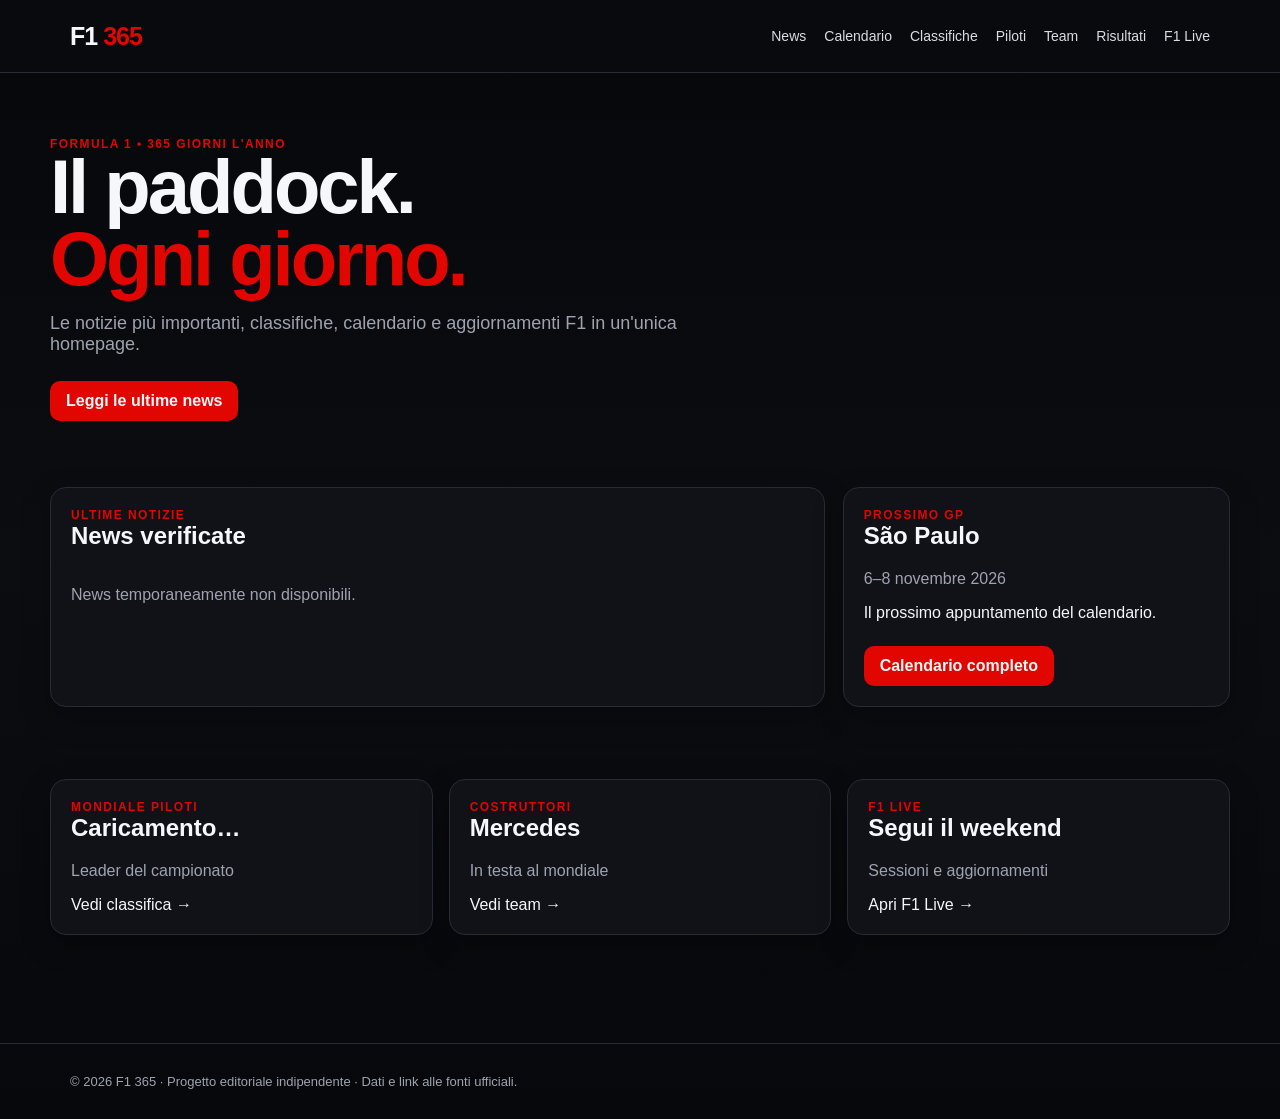
==== index.html @ 2d253e33 "Add files via upload" ====
<!doctype html><html lang="it"><head><meta charset="utf-8"><meta name="viewport" content="width=device-width,initial-scale=1"><title>F1 365 — Formula 1 ogni giorno</title><meta name="description" content="F1 365: notizie, calendario, classifiche e aggiornamenti sulla Formula 1."><link rel="canonical" href="/"><link rel="stylesheet" href="/style.css"></head><body>
<header class="top"><div class="container nav"><a class="brand" href="/">F1 <span>365</span></a><nav class="links"><a href="/news.html">News</a><a href="/calendar.html">Calendario</a><a href="/standings.html">Classifiche</a><a href="/drivers.html">Piloti</a><a href="/teams.html">Team</a><a href="/results.html">Risultati</a><a href="/live.html">F1 Live</a></nav></div></header>
<main><section class="hero container"><div class="eyebrow">FORMULA 1 • 365 GIORNI L'ANNO</div><h1>Il paddock.<br><span>Ogni giorno.</span></h1><p>Le notizie più importanti, classifiche, calendario e aggiornamenti F1 in un'unica homepage.</p><a class="btn" href="/news.html">Leggi le ultime news</a></section>
<section class="section container"><div class="grid2"><div class="card"><div class="eyebrow">ULTIME NOTIZIE</div><h2>News verificate</h2><div id="news" class="news"><div class="loading">Caricamento…</div></div></div><div class="card"><div class="eyebrow">PROSSIMO GP</div><h2>São Paulo</h2><p class="muted">6–8 novembre 2026</p><p>Il prossimo appuntamento del calendario.</p><a class="btn" href="/calendar.html">Calendario completo</a></div></div></section>
<section class="section container"><div class="grid"><div class="card"><div class="eyebrow">MONDIALE PILOTI</div><h2 id="leader">Caricamento…</h2><p class="muted">Leader del campionato</p><a href="/standings.html">Vedi classifica →</a></div><div class="card"><div class="eyebrow">COSTRUTTORI</div><h2>Mercedes</h2><p class="muted">In testa al mondiale</p><a href="/teams.html">Vedi team →</a></div><div class="card"><div class="eyebrow">F1 LIVE</div><h2>Segui il weekend</h2><p class="muted">Sessioni e aggiornamenti</p><a href="/live.html">Apri F1 Live →</a></div></div></section></main>
<footer class="footer"><div class="container">© 2026 F1 365 · Progetto editoriale indipendente · Dati e link alle fonti ufficiali.</div></footer>
<script>async function load(){try{const n=await fetch('/api/news').then(r=>r.json());document.querySelector('#news').innerHTML=n.items.slice(0,5).map(x=>`<article class="news-item"><span class="pill verified">VERIFICATA</span><h3>${x.title}</h3><p>${x.source} · <a href="${x.url}" target="_blank" rel="noopener">Fonte ufficiale →</a></p></article>`).join('');const d=await fetch('/api/data?type=standings').then(r=>r.json());document.querySelector('#leader').textContent=d.standings.drivers[0].name+" · "+d.standings.drivers[0].points+" pt";}catch(e){document.querySelector('#news').innerHTML='<p class="muted">News temporaneamente non disponibili.</p>';}}load();</script></body></html>
---- style.css ----
:root{--bg:#07080b;--panel:#111318;--panel2:#171922;--text:#f5f7fa;--muted:#9da4b0;--red:#e10600;--line:#272b35;--green:#32d583}
*{box-sizing:border-box}body{margin:0;background:linear-gradient(180deg,#06070a,#0c0d11 50%,#07080b);color:var(--text);font-family:Inter,Arial,sans-serif}a{color:inherit;text-decoration:none}.container{max-width:1180px;margin:auto;padding:0 20px}.top{border-bottom:1px solid var(--line);background:#090a0d;position:sticky;top:0;z-index:10}.nav{display:flex;align-items:center;justify-content:space-between;min-height:72px}.brand{font-weight:900;font-size:25px;letter-spacing:-1px}.brand span{color:var(--red)}.links{display:flex;gap:18px;flex-wrap:wrap;font-size:14px;color:#d9dce2}.links a:hover{color:#fff}.hero{padding:64px 0 42px}.hero h1{font-size:clamp(38px,7vw,76px);line-height:.95;margin:0 0 18px;letter-spacing:-3px}.hero h1 span{color:var(--red)}.hero p{max-width:680px;color:var(--muted);font-size:18px}.grid{display:grid;grid-template-columns:repeat(3,1fr);gap:16px}.grid2{display:grid;grid-template-columns:2fr 1fr;gap:18px}.card{background:rgba(17,19,24,.94);border:1px solid var(--line);border-radius:16px;padding:20px;box-shadow:0 10px 30px #0004}.card h2,.card h3{margin-top:0}.eyebrow{color:var(--red);font-size:12px;font-weight:800;text-transform:uppercase;letter-spacing:1.4px}.muted{color:var(--muted)}.pill{display:inline-block;padding:5px 9px;border-radius:999px;background:#20242d;color:#cfd4dc;font-size:11px}.verified{color:#07100a;background:#7ee2a8}.news{display:grid;gap:12px}.news-item{padding:16px;border:1px solid var(--line);border-radius:12px;background:#0d0f14}.news-item h3{margin:6px 0;font-size:17px}.news-item p{margin:5px 0;color:var(--muted);font-size:13px}.btn{display:inline-block;background:var(--red);padding:11px 16px;border-radius:10px;font-weight:800;margin-top:8px}.table{width:100%;border-collapse:collapse}.table th,.table td{padding:11px 8px;border-bottom:1px solid var(--line);text-align:left;font-size:14px}.table th{color:var(--muted);font-size:12px;text-transform:uppercase}.section{padding:24px 0 48px}.footer{margin-top:60px;border-top:1px solid var(--line);padding:30px 0;color:var(--muted);font-size:13px}.live{min-height:170px;display:flex;align-items:center;justify-content:center;text-align:center;border:1px dashed #3b414d;border-radius:14px;background:#0b0d12}.loading{color:var(--muted)}@media(max-width:820px){.grid,.grid2{grid-template-columns:1fr}.links{gap:10px;font-size:12px}.nav{align-items:flex-start;padding:14px 0}.hero{padding-top:42px}.hero h1{letter-spacing:-2px}.container{padding:0 14px}}
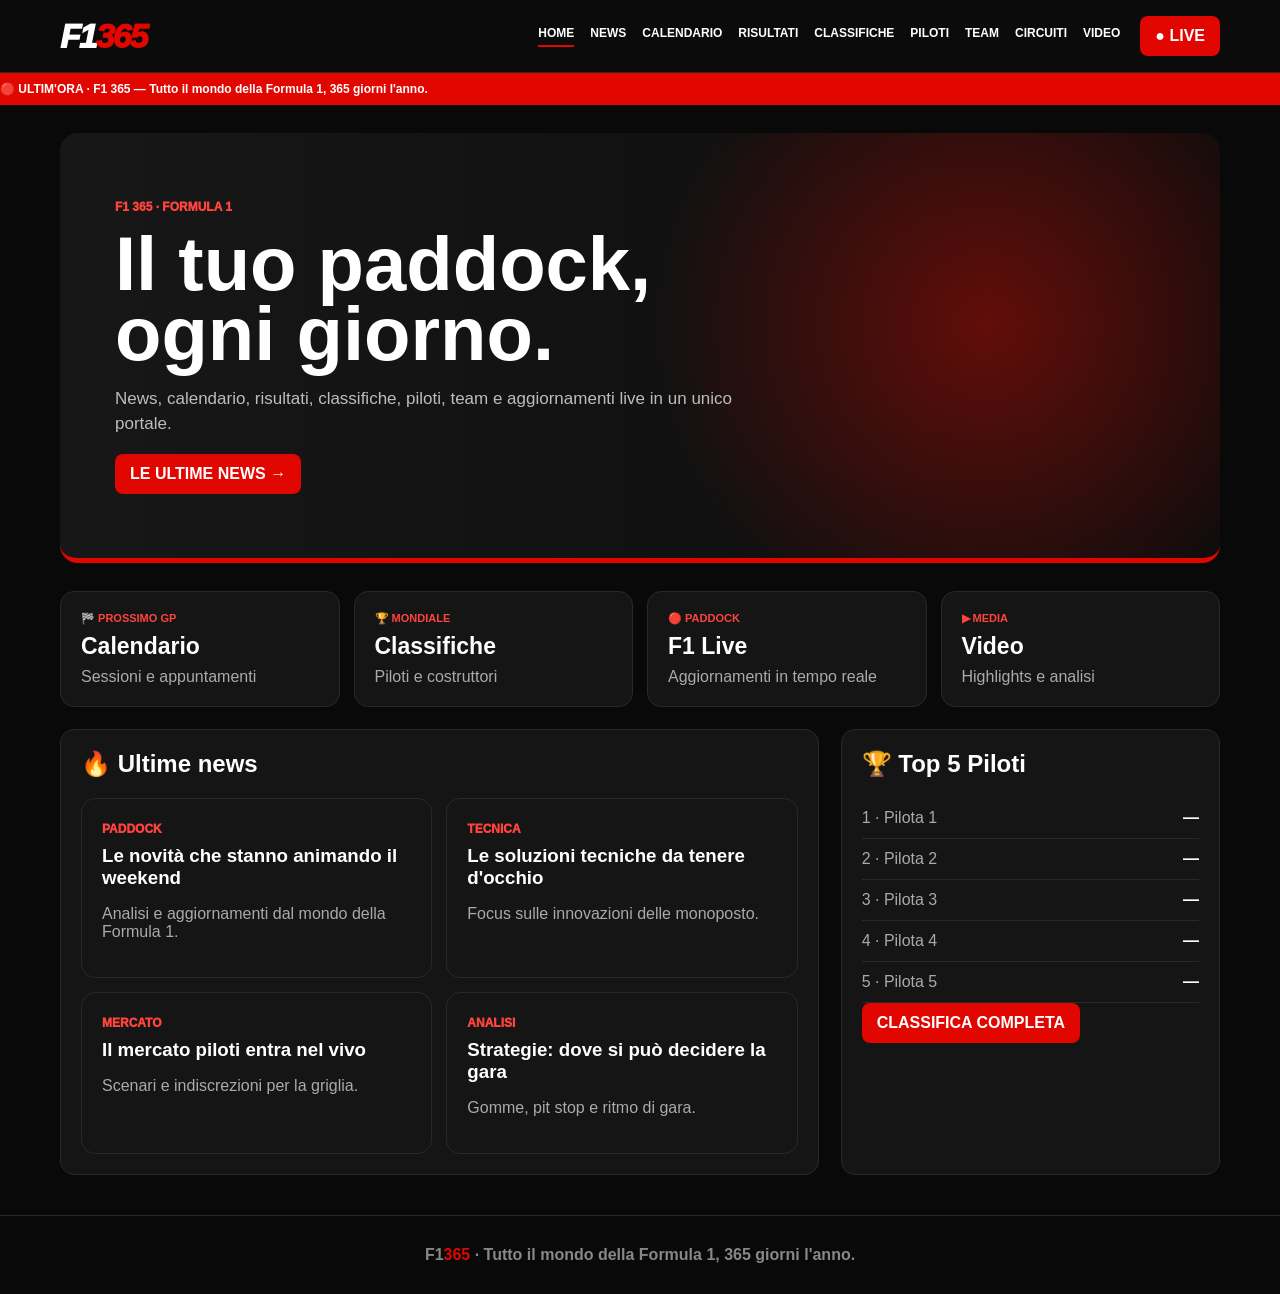
==== commit 7aac7531: "Add files via upload" ====
--- a/index.html
+++ b/index.html
@@ -1,7 +1,20 @@
-<!doctype html><html lang="it"><head><meta charset="utf-8"><meta name="viewport" content="width=device-width,initial-scale=1"><title>F1 365 — Formula 1 ogni giorno</title><meta name="description" content="F1 365: notizie, calendario, classifiche e aggiornamenti sulla Formula 1."><link rel="canonical" href="/"><link rel="stylesheet" href="/style.css"></head><body>
-<header class="top"><div class="container nav"><a class="brand" href="/">F1 <span>365</span></a><nav class="links"><a href="/news.html">News</a><a href="/calendar.html">Calendario</a><a href="/standings.html">Classifiche</a><a href="/drivers.html">Piloti</a><a href="/teams.html">Team</a><a href="/results.html">Risultati</a><a href="/live.html">F1 Live</a></nav></div></header>
-<main><section class="hero container"><div class="eyebrow">FORMULA 1 • 365 GIORNI L'ANNO</div><h1>Il paddock.<br><span>Ogni giorno.</span></h1><p>Le notizie più importanti, classifiche, calendario e aggiornamenti F1 in un'unica homepage.</p><a class="btn" href="/news.html">Leggi le ultime news</a></section>
-<section class="section container"><div class="grid2"><div class="card"><div class="eyebrow">ULTIME NOTIZIE</div><h2>News verificate</h2><div id="news" class="news"><div class="loading">Caricamento…</div></div></div><div class="card"><div class="eyebrow">PROSSIMO GP</div><h2>São Paulo</h2><p class="muted">6–8 novembre 2026</p><p>Il prossimo appuntamento del calendario.</p><a class="btn" href="/calendar.html">Calendario completo</a></div></div></section>
-<section class="section container"><div class="grid"><div class="card"><div class="eyebrow">MONDIALE PILOTI</div><h2 id="leader">Caricamento…</h2><p class="muted">Leader del campionato</p><a href="/standings.html">Vedi classifica →</a></div><div class="card"><div class="eyebrow">COSTRUTTORI</div><h2>Mercedes</h2><p class="muted">In testa al mondiale</p><a href="/teams.html">Vedi team →</a></div><div class="card"><div class="eyebrow">F1 LIVE</div><h2>Segui il weekend</h2><p class="muted">Sessioni e aggiornamenti</p><a href="/live.html">Apri F1 Live →</a></div></div></section></main>
-<footer class="footer"><div class="container">© 2026 F1 365 · Progetto editoriale indipendente · Dati e link alle fonti ufficiali.</div></footer>
-<script>async function load(){try{const n=await fetch('/api/news').then(r=>r.json());document.querySelector('#news').innerHTML=n.items.slice(0,5).map(x=>`<article class="news-item"><span class="pill verified">VERIFICATA</span><h3>${x.title}</h3><p>${x.source} · <a href="${x.url}" target="_blank" rel="noopener">Fonte ufficiale →</a></p></article>`).join('');const d=await fetch('/api/data?type=standings').then(r=>r.json());document.querySelector('#leader').textContent=d.standings.drivers[0].name+" · "+d.standings.drivers[0].points+" pt";}catch(e){document.querySelector('#news').innerHTML='<p class="muted">News temporaneamente non disponibili.</p>';}}load();</script></body></html>+<!doctype html><html lang="it"><head><meta charset="utf-8"><meta name="viewport" content="width=device-width,initial-scale=1"><title>F1 365 — Home</title><meta name="description" content="F1 365 — F1 365 — Home. News, calendario, risultati, classifiche, piloti, team e F1 Live.">
+<meta name="theme-color" content="#e10600">
+<meta property="og:title" content="F1 365 — Home">
+<meta property="og:description" content="Tutto il mondo della Formula 1, 365 giorni l'anno.">
+<meta property="og:type" content="website">
+<link rel="icon" href="favicon.svg">
+<link rel="manifest" href="site.webmanifest"><link rel="stylesheet" href="style.css"></head><body><a class="skip-link" href="#main">Salta al contenuto</a>
+<header><div class="wrap top"><a class="logo" href="index.html">F1<span>365</span></a><button class="menu-toggle" aria-label="Apri menu" aria-expanded="false">☰</button><nav>
+<a href="index.html" aria-current="page">HOME</a><a href="news.html">NEWS</a><a href="calendar.html">CALENDARIO</a><a href="results.html">RISULTATI</a><a href="standings.html">CLASSIFICHE</a><a href="drivers.html">PILOTI</a><a href="teams.html">TEAM</a><a href="circuits.html">CIRCUITI</a><a href="videos.html">VIDEO</a></nav><a class="live" href="live.html">● LIVE</a></div></header>
+<div class="ticker">🔴 ULTIM'ORA · F1 365 — Tutto il mondo della Formula 1, 365 giorni l'anno.</div>
+<main id="main" class="wrap"><section class="hero"><div><small>F1 365 · FORMULA 1</small><h1>Il tuo paddock,<br>ogni giorno.</h1><p>News, calendario, risultati, classifiche, piloti, team e aggiornamenti live in un unico portale.</p><a class="btn" href="news.html">LE ULTIME NEWS →</a></div></section>
+<div class="cards"><a class="card" href="calendar.html"><b>🏁 PROSSIMO GP</b><strong>Calendario</strong><span>Sessioni e appuntamenti</span></a><a class="card" href="standings.html"><b>🏆 MONDIALE</b><strong>Classifiche</strong><span>Piloti e costruttori</span></a><a class="card" href="live.html"><b>🔴 PADDOCK</b><strong>F1 Live</strong><span>Aggiornamenti in tempo reale</span></a><a class="card" href="videos.html"><b>▶ MEDIA</b><strong>Video</strong><span>Highlights e analisi</span></a></div>
+<section class="grid"><div class="panel"><h2>🔥 Ultime news</h2><div class="newsgrid"><article><em>PADDOCK</em><h3>Le novità che stanno animando il weekend</h3><p>Analisi e aggiornamenti dal mondo della Formula 1.</p></article><article><em>TECNICA</em><h3>Le soluzioni tecniche da tenere d'occhio</h3><p>Focus sulle innovazioni delle monoposto.</p></article><article><em>MERCATO</em><h3>Il mercato piloti entra nel vivo</h3><p>Scenari e indiscrezioni per la griglia.</p></article><article><em>ANALISI</em><h3>Strategie: dove si può decidere la gara</h3><p>Gomme, pit stop e ritmo di gara.</p></article></div></div>
+<aside class="panel"><h2>🏆 Top 5 Piloti</h2><div class="rows"><p>1 · Pilota 1 <b>—</b></p><p>2 · Pilota 2 <b>—</b></p><p>3 · Pilota 3 <b>—</b></p><p>4 · Pilota 4 <b>—</b></p><p>5 · Pilota 5 <b>—</b></p></div><a class="btn" href="standings.html">CLASSIFICA COMPLETA</a></aside></section></main><footer>F1<span>365</span> · Tutto il mondo della Formula 1, 365 giorni l'anno.</footer><script>
+document.addEventListener('DOMContentLoaded',()=>{
+  const h=document.querySelector('header'), b=document.querySelector('.menu-toggle');
+  if(b){b.addEventListener('click',()=>{const open=h.classList.toggle('nav-open');b.setAttribute('aria-expanded',open);});}
+  document.querySelectorAll('footer').forEach(f=>f.innerHTML=f.innerHTML.replace(/\d{4}/g,new Date().getFullYear()));
+});
+</script></body></html>
--- a/style.css
+++ b/style.css
@@ -1,3 +1,5 @@
-
-:root{--bg:#07080b;--panel:#111318;--panel2:#171922;--text:#f5f7fa;--muted:#9da4b0;--red:#e10600;--line:#272b35;--green:#32d583}
-*{box-sizing:border-box}body{margin:0;background:linear-gradient(180deg,#06070a,#0c0d11 50%,#07080b);color:var(--text);font-family:Inter,Arial,sans-serif}a{color:inherit;text-decoration:none}.container{max-width:1180px;margin:auto;padding:0 20px}.top{border-bottom:1px solid var(--line);background:#090a0d;position:sticky;top:0;z-index:10}.nav{display:flex;align-items:center;justify-content:space-between;min-height:72px}.brand{font-weight:900;font-size:25px;letter-spacing:-1px}.brand span{color:var(--red)}.links{display:flex;gap:18px;flex-wrap:wrap;font-size:14px;color:#d9dce2}.links a:hover{color:#fff}.hero{padding:64px 0 42px}.hero h1{font-size:clamp(38px,7vw,76px);line-height:.95;margin:0 0 18px;letter-spacing:-3px}.hero h1 span{color:var(--red)}.hero p{max-width:680px;color:var(--muted);font-size:18px}.grid{display:grid;grid-template-columns:repeat(3,1fr);gap:16px}.grid2{display:grid;grid-template-columns:2fr 1fr;gap:18px}.card{background:rgba(17,19,24,.94);border:1px solid var(--line);border-radius:16px;padding:20px;box-shadow:0 10px 30px #0004}.card h2,.card h3{margin-top:0}.eyebrow{color:var(--red);font-size:12px;font-weight:800;text-transform:uppercase;letter-spacing:1.4px}.muted{color:var(--muted)}.pill{display:inline-block;padding:5px 9px;border-radius:999px;background:#20242d;color:#cfd4dc;font-size:11px}.verified{color:#07100a;background:#7ee2a8}.news{display:grid;gap:12px}.news-item{padding:16px;border:1px solid var(--line);border-radius:12px;background:#0d0f14}.news-item h3{margin:6px 0;font-size:17px}.news-item p{margin:5px 0;color:var(--muted);font-size:13px}.btn{display:inline-block;background:var(--red);padding:11px 16px;border-radius:10px;font-weight:800;margin-top:8px}.table{width:100%;border-collapse:collapse}.table th,.table td{padding:11px 8px;border-bottom:1px solid var(--line);text-align:left;font-size:14px}.table th{color:var(--muted);font-size:12px;text-transform:uppercase}.section{padding:24px 0 48px}.footer{margin-top:60px;border-top:1px solid var(--line);padding:30px 0;color:var(--muted);font-size:13px}.live{min-height:170px;display:flex;align-items:center;justify-content:center;text-align:center;border:1px dashed #3b414d;border-radius:14px;background:#0b0d12}.loading{color:var(--muted)}@media(max-width:820px){.grid,.grid2{grid-template-columns:1fr}.links{gap:10px;font-size:12px}.nav{align-items:flex-start;padding:14px 0}.hero{padding-top:42px}.hero h1{letter-spacing:-2px}.container{padding:0 14px}}
+*{box-sizing:border-box}body{margin:0;background:#090909;color:#fff;font-family:Inter,Arial,sans-serif}a{color:inherit;text-decoration:none}.wrap{max-width:1200px;margin:auto;padding:0 20px}header{background:#0b0b0b;border-bottom:1px solid #292929}.top{min-height:72px;display:flex;align-items:center;gap:20px}.logo{font-size:34px;font-weight:1000;font-style:italic;letter-spacing:-2px;margin-right:auto}.logo span,footer span{color:#e10600}nav{display:flex;gap:16px;overflow:auto;font-size:12px;font-weight:900;white-space:nowrap}nav a:hover{color:#e10600}.live,.btn{background:#e10600;padding:11px 15px;border-radius:8px;font-weight:900;display:inline-block}.ticker{background:#e10600;padding:9px 0;font-size:12px;font-weight:900}.hero{margin:28px 0;min-height:430px;border-radius:18px;padding:55px;display:flex;align-items:center;background:radial-gradient(circle at 80% 45%,#620d09,transparent 35%),linear-gradient(90deg,#171717,#0c0c0c);border-bottom:5px solid #e10600}.hero div{max-width:650px}.hero small,em{color:#ff443d;font-style:normal;font-weight:1000;font-size:12px}.hero h1{font-size:clamp(44px,7vw,76px);line-height:.92;margin:14px 0}.hero p,.lead{color:#bdbdbd;font-size:17px;line-height:1.5}.cards{display:grid;grid-template-columns:repeat(4,1fr);gap:14px;margin-bottom:22px}.card,.panel,article{background:#151515;border:1px solid #292929;border-radius:14px;padding:20px}.card b{display:block;color:#ff443d;font-size:11px}.card strong{display:block;font-size:23px;margin:8px 0}.card span,p{color:#aaa}.grid{display:grid;grid-template-columns:2fr 1fr;gap:22px}.panel h2{margin-top:0}.newsgrid,.articlegrid{display:grid;grid-template-columns:1fr 1fr;gap:14px}.newsgrid h3,.articlegrid h2{margin:8px 0}.rows{display:grid}.rows p{border-bottom:1px solid #292929;padding:11px 0;margin:0}.rows b{float:right;color:#fff}.page{padding-top:38px;padding-bottom:70px}.page h1{font-size:46px}.table{background:#151515;border:1px solid #292929;border-radius:14px;overflow:hidden}.table div{display:grid;grid-template-columns:1fr 2fr 1fr 1fr;gap:10px;padding:16px;border-bottom:1px solid #292929}.simple .btn{margin-left:auto}footer{border-top:1px solid #292929;padding:30px 20px;text-align:center;color:#888;margin-top:40px;font-weight:900}@media(max-width:900px){nav{display:none}.cards{grid-template-columns:1fr 1fr}.grid{grid-template-columns:1fr}}@media(max-width:560px){.cards,.newsgrid,.articlegrid{grid-template-columns:1fr}.hero{padding:32px 24px}.hero h1{font-size:48px}.page h1{font-size:36px}.table div{grid-template-columns:1fr 1fr}.logo{font-size:28px}}
+.skip-link{position:absolute;left:-9999px;top:auto}.skip-link:focus{left:10px;top:10px;z-index:9999;background:#e10600;color:#fff;padding:10px;border-radius:6px}
+.menu-toggle{display:none;background:#151515;color:#fff;border:1px solid #333;border-radius:8px;padding:10px 12px;font-weight:900;cursor:pointer}
+nav a[aria-current="page"]{color:#fff;border-bottom:2px solid #e10600;padding-bottom:5px}
+@media(max-width:900px){.menu-toggle{display:block}header.nav-open nav{display:flex;position:absolute;left:0;right:0;top:72px;background:#0b0b0b;padding:14px 20px;z-index:100;flex-wrap:wrap;border-bottom:1px solid #292929}.top{position:relative}}
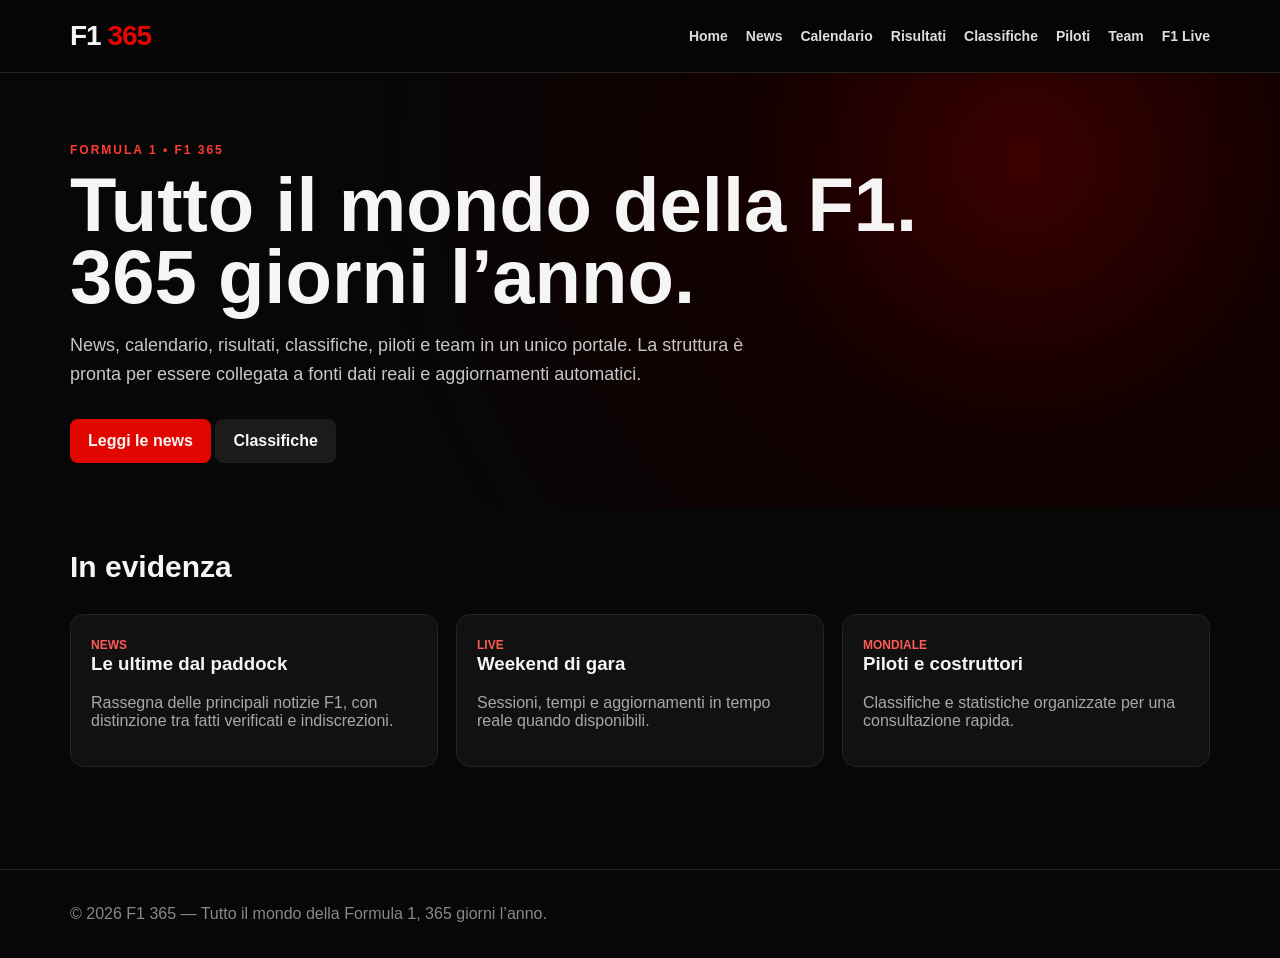
==== commit 31edb671: "Add files via upload" ====
--- a/index.html
+++ b/index.html
@@ -1,20 +1,5 @@
-<!doctype html><html lang="it"><head><meta charset="utf-8"><meta name="viewport" content="width=device-width,initial-scale=1"><title>F1 365 — Home</title><meta name="description" content="F1 365 — F1 365 — Home. News, calendario, risultati, classifiche, piloti, team e F1 Live.">
-<meta name="theme-color" content="#e10600">
-<meta property="og:title" content="F1 365 — Home">
-<meta property="og:description" content="Tutto il mondo della Formula 1, 365 giorni l'anno.">
-<meta property="og:type" content="website">
-<link rel="icon" href="favicon.svg">
-<link rel="manifest" href="site.webmanifest"><link rel="stylesheet" href="style.css"></head><body><a class="skip-link" href="#main">Salta al contenuto</a>
-<header><div class="wrap top"><a class="logo" href="index.html">F1<span>365</span></a><button class="menu-toggle" aria-label="Apri menu" aria-expanded="false">☰</button><nav>
-<a href="index.html" aria-current="page">HOME</a><a href="news.html">NEWS</a><a href="calendar.html">CALENDARIO</a><a href="results.html">RISULTATI</a><a href="standings.html">CLASSIFICHE</a><a href="drivers.html">PILOTI</a><a href="teams.html">TEAM</a><a href="circuits.html">CIRCUITI</a><a href="videos.html">VIDEO</a></nav><a class="live" href="live.html">● LIVE</a></div></header>
-<div class="ticker">🔴 ULTIM'ORA · F1 365 — Tutto il mondo della Formula 1, 365 giorni l'anno.</div>
-<main id="main" class="wrap"><section class="hero"><div><small>F1 365 · FORMULA 1</small><h1>Il tuo paddock,<br>ogni giorno.</h1><p>News, calendario, risultati, classifiche, piloti, team e aggiornamenti live in un unico portale.</p><a class="btn" href="news.html">LE ULTIME NEWS →</a></div></section>
-<div class="cards"><a class="card" href="calendar.html"><b>🏁 PROSSIMO GP</b><strong>Calendario</strong><span>Sessioni e appuntamenti</span></a><a class="card" href="standings.html"><b>🏆 MONDIALE</b><strong>Classifiche</strong><span>Piloti e costruttori</span></a><a class="card" href="live.html"><b>🔴 PADDOCK</b><strong>F1 Live</strong><span>Aggiornamenti in tempo reale</span></a><a class="card" href="videos.html"><b>▶ MEDIA</b><strong>Video</strong><span>Highlights e analisi</span></a></div>
-<section class="grid"><div class="panel"><h2>🔥 Ultime news</h2><div class="newsgrid"><article><em>PADDOCK</em><h3>Le novità che stanno animando il weekend</h3><p>Analisi e aggiornamenti dal mondo della Formula 1.</p></article><article><em>TECNICA</em><h3>Le soluzioni tecniche da tenere d'occhio</h3><p>Focus sulle innovazioni delle monoposto.</p></article><article><em>MERCATO</em><h3>Il mercato piloti entra nel vivo</h3><p>Scenari e indiscrezioni per la griglia.</p></article><article><em>ANALISI</em><h3>Strategie: dove si può decidere la gara</h3><p>Gomme, pit stop e ritmo di gara.</p></article></div></div>
-<aside class="panel"><h2>🏆 Top 5 Piloti</h2><div class="rows"><p>1 · Pilota 1 <b>—</b></p><p>2 · Pilota 2 <b>—</b></p><p>3 · Pilota 3 <b>—</b></p><p>4 · Pilota 4 <b>—</b></p><p>5 · Pilota 5 <b>—</b></p></div><a class="btn" href="standings.html">CLASSIFICA COMPLETA</a></aside></section></main><footer>F1<span>365</span> · Tutto il mondo della Formula 1, 365 giorni l'anno.</footer><script>
-document.addEventListener('DOMContentLoaded',()=>{
-  const h=document.querySelector('header'), b=document.querySelector('.menu-toggle');
-  if(b){b.addEventListener('click',()=>{const open=h.classList.toggle('nav-open');b.setAttribute('aria-expanded',open);});}
-  document.querySelectorAll('footer').forEach(f=>f.innerHTML=f.innerHTML.replace(/\d{4}/g,new Date().getFullYear()));
-});
-</script></body></html>+<!doctype html><html lang="it"><head><meta charset="utf-8"><meta name="viewport" content="width=device-width,initial-scale=1"><title>Home | F1 365</title><meta name="description" content="F1 365: notizie, calendario, risultati, classifiche e mondo Formula 1."><link rel="stylesheet" href="style.css"></head><body>
+<header class="top"><div class="container nav"><a class="brand" href="index.html">F1 <span>365</span></a><nav>
+<a href="index.html">Home</a><a href="news.html">News</a><a href="calendar.html">Calendario</a><a href="results.html">Risultati</a><a href="standings.html">Classifiche</a><a href="drivers.html">Piloti</a><a href="teams.html">Team</a><a href="live.html">F1 Live</a></nav></div></header>
+<main><section class="hero"><div class="container"><div class="eyebrow">Formula 1 • F1 365</div><h1>Tutto il mondo della F1.<br>365 giorni l’anno.</h1><p>News, calendario, risultati, classifiche, piloti e team in un unico portale. La struttura è pronta per essere collegata a fonti dati reali e aggiornamenti automatici.</p><a class="btn" href="news.html">Leggi le news</a> <a class="btn alt" href="standings.html">Classifiche</a></div></section>
+<section class="section"><div class="container"><h2>In evidenza</h2><div class="grid"><div class="card"><span class="tag">News</span><h3>Le ultime dal paddock</h3><p class="muted">Rassegna delle principali notizie F1, con distinzione tra fatti verificati e indiscrezioni.</p></div><div class="card"><span class="tag">Live</span><h3>Weekend di gara</h3><p class="muted">Sessioni, tempi e aggiornamenti in tempo reale quando disponibili.</p></div><div class="card"><span class="tag">Mondiale</span><h3>Piloti e costruttori</h3><p class="muted">Classifiche e statistiche organizzate per una consultazione rapida.</p></div></div></div></section></main><footer><div class="container">© 2026 F1 365 — Tutto il mondo della Formula 1, 365 giorni l’anno.</div></footer></body></html>
--- a/style.css
+++ b/style.css
@@ -1,5 +1,13 @@
-*{box-sizing:border-box}body{margin:0;background:#090909;color:#fff;font-family:Inter,Arial,sans-serif}a{color:inherit;text-decoration:none}.wrap{max-width:1200px;margin:auto;padding:0 20px}header{background:#0b0b0b;border-bottom:1px solid #292929}.top{min-height:72px;display:flex;align-items:center;gap:20px}.logo{font-size:34px;font-weight:1000;font-style:italic;letter-spacing:-2px;margin-right:auto}.logo span,footer span{color:#e10600}nav{display:flex;gap:16px;overflow:auto;font-size:12px;font-weight:900;white-space:nowrap}nav a:hover{color:#e10600}.live,.btn{background:#e10600;padding:11px 15px;border-radius:8px;font-weight:900;display:inline-block}.ticker{background:#e10600;padding:9px 0;font-size:12px;font-weight:900}.hero{margin:28px 0;min-height:430px;border-radius:18px;padding:55px;display:flex;align-items:center;background:radial-gradient(circle at 80% 45%,#620d09,transparent 35%),linear-gradient(90deg,#171717,#0c0c0c);border-bottom:5px solid #e10600}.hero div{max-width:650px}.hero small,em{color:#ff443d;font-style:normal;font-weight:1000;font-size:12px}.hero h1{font-size:clamp(44px,7vw,76px);line-height:.92;margin:14px 0}.hero p,.lead{color:#bdbdbd;font-size:17px;line-height:1.5}.cards{display:grid;grid-template-columns:repeat(4,1fr);gap:14px;margin-bottom:22px}.card,.panel,article{background:#151515;border:1px solid #292929;border-radius:14px;padding:20px}.card b{display:block;color:#ff443d;font-size:11px}.card strong{display:block;font-size:23px;margin:8px 0}.card span,p{color:#aaa}.grid{display:grid;grid-template-columns:2fr 1fr;gap:22px}.panel h2{margin-top:0}.newsgrid,.articlegrid{display:grid;grid-template-columns:1fr 1fr;gap:14px}.newsgrid h3,.articlegrid h2{margin:8px 0}.rows{display:grid}.rows p{border-bottom:1px solid #292929;padding:11px 0;margin:0}.rows b{float:right;color:#fff}.page{padding-top:38px;padding-bottom:70px}.page h1{font-size:46px}.table{background:#151515;border:1px solid #292929;border-radius:14px;overflow:hidden}.table div{display:grid;grid-template-columns:1fr 2fr 1fr 1fr;gap:10px;padding:16px;border-bottom:1px solid #292929}.simple .btn{margin-left:auto}footer{border-top:1px solid #292929;padding:30px 20px;text-align:center;color:#888;margin-top:40px;font-weight:900}@media(max-width:900px){nav{display:none}.cards{grid-template-columns:1fr 1fr}.grid{grid-template-columns:1fr}}@media(max-width:560px){.cards,.newsgrid,.articlegrid{grid-template-columns:1fr}.hero{padding:32px 24px}.hero h1{font-size:48px}.page h1{font-size:36px}.table div{grid-template-columns:1fr 1fr}.logo{font-size:28px}}
-.skip-link{position:absolute;left:-9999px;top:auto}.skip-link:focus{left:10px;top:10px;z-index:9999;background:#e10600;color:#fff;padding:10px;border-radius:6px}
-.menu-toggle{display:none;background:#151515;color:#fff;border:1px solid #333;border-radius:8px;padding:10px 12px;font-weight:900;cursor:pointer}
-nav a[aria-current="page"]{color:#fff;border-bottom:2px solid #e10600;padding-bottom:5px}
-@media(max-width:900px){.menu-toggle{display:block}header.nav-open nav{display:flex;position:absolute;left:0;right:0;top:72px;background:#0b0b0b;padding:14px 20px;z-index:100;flex-wrap:wrap;border-bottom:1px solid #292929}.top{position:relative}}
+
+:root{--bg:#070707;--panel:#111;--red:#e10600;--text:#f5f5f5;--muted:#a8a8a8;--line:#242424}
+*{box-sizing:border-box}body{margin:0;background:var(--bg);color:var(--text);font-family:Arial,Helvetica,sans-serif}a{color:inherit;text-decoration:none}
+.container{max-width:1180px;margin:auto;padding:0 20px}.top{border-bottom:1px solid var(--line);background:#050505;position:sticky;top:0;z-index:10}
+.nav{display:flex;align-items:center;justify-content:space-between;min-height:72px;gap:20px}.brand{font-size:28px;font-weight:900;letter-spacing:-1px}.brand span{color:var(--red)}
+nav{display:flex;gap:18px;flex-wrap:wrap}nav a{font-size:14px;font-weight:700;color:#ddd}nav a:hover{color:#fff}
+.hero{padding:70px 0 45px;background:radial-gradient(circle at 80% 20%,#3b0000 0,#130000 25%,#070707 60%)}.eyebrow{color:#ff3b35;font-weight:800;text-transform:uppercase;font-size:12px;letter-spacing:2px}
+h1{font-size:clamp(42px,7vw,76px);line-height:.95;margin:12px 0}.hero p{max-width:700px;color:#c7c7c7;font-size:18px;line-height:1.6}
+.btn{display:inline-block;background:var(--red);padding:13px 18px;border-radius:8px;font-weight:800;margin-top:12px}.btn.alt{background:#1b1b1b}
+.grid{display:grid;grid-template-columns:repeat(3,1fr);gap:18px;margin:30px 0}.card{background:var(--panel);border:1px solid var(--line);border-radius:14px;padding:20px}.card h2,.card h3{margin-top:0}.muted{color:var(--muted)}
+.section{padding:42px 0}.section h2{font-size:30px;margin:0 0 18px}.tag{display:inline-block;color:#ff5b56;font-size:12px;font-weight:800;text-transform:uppercase}
+table{width:100%;border-collapse:collapse;background:var(--panel);border-radius:12px;overflow:hidden}th,td{padding:14px;border-bottom:1px solid var(--line);text-align:left}th{color:#aaa;font-size:12px;text-transform:uppercase}footer{border-top:1px solid var(--line);padding:35px 0;color:#888;margin-top:30px}
+@media(max-width:800px){.nav{align-items:flex-start;flex-direction:column;padding:15px 0}nav{gap:12px}.grid{grid-template-columns:1fr}.hero{padding-top:45px}}
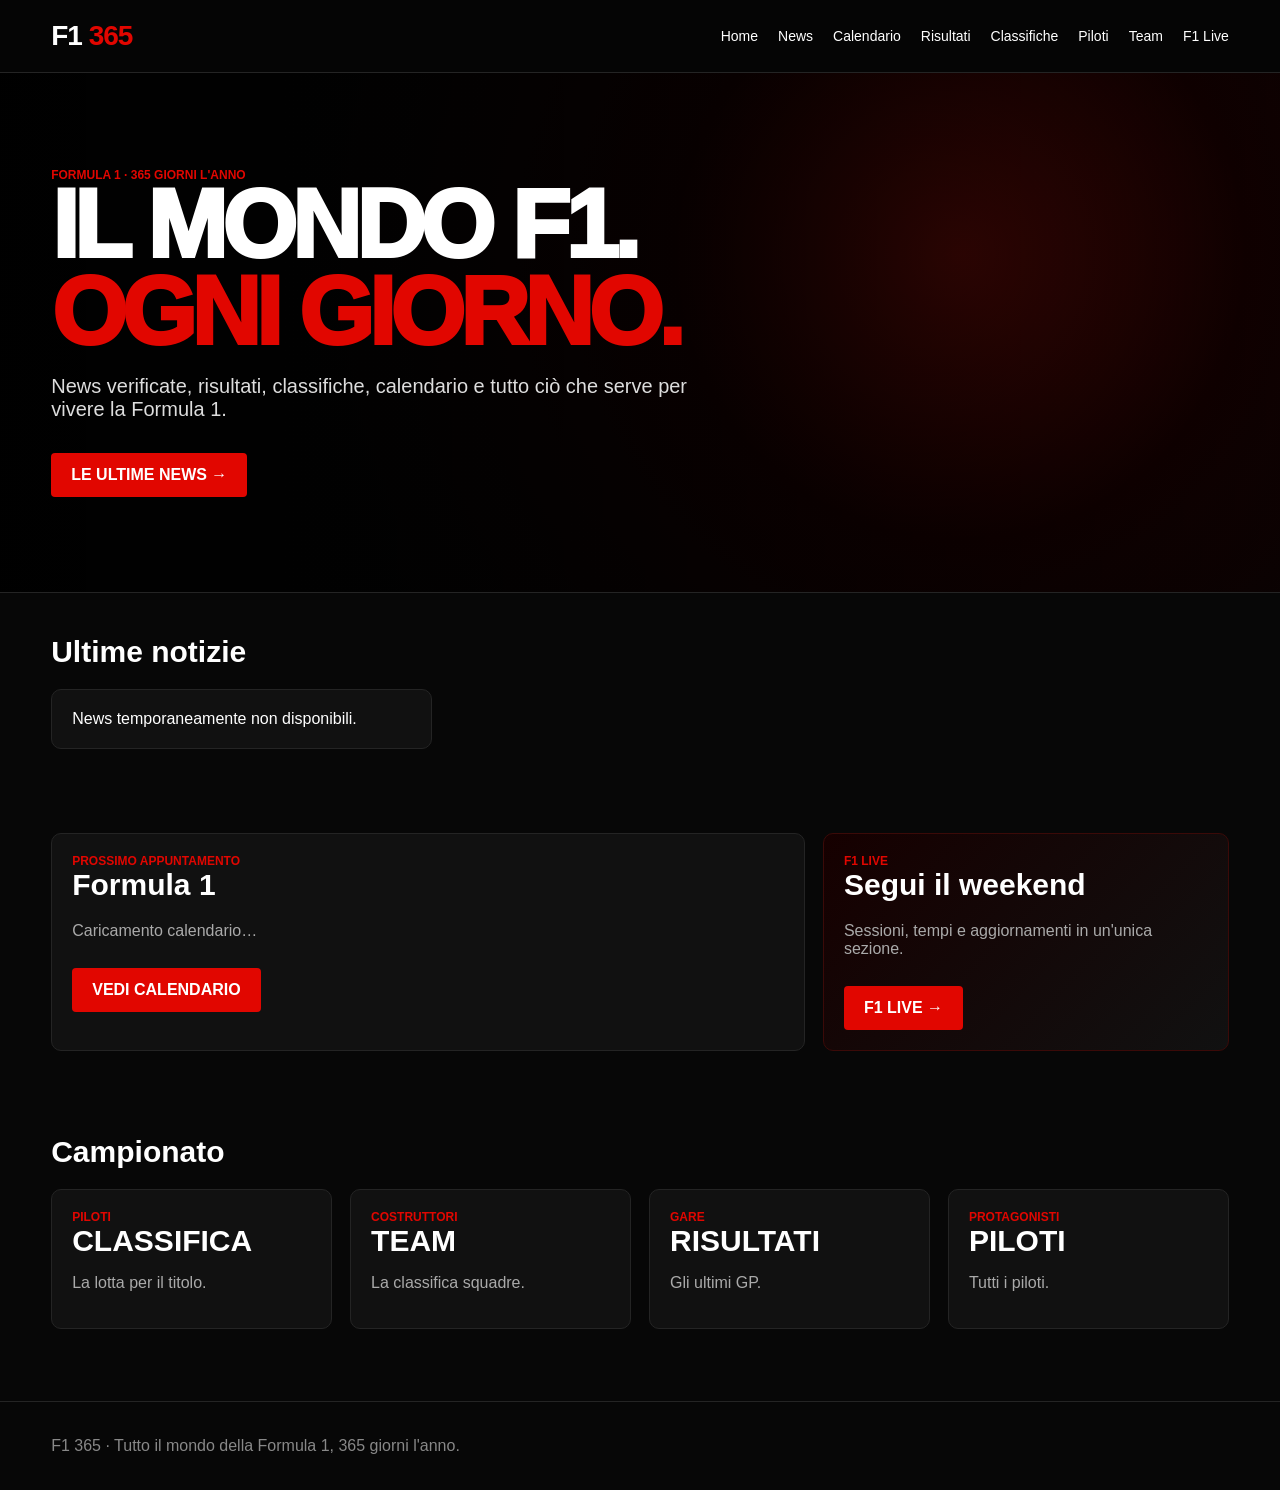
==== commit 086a1f13: "Add files via upload" ====
--- a/index.html
+++ b/index.html
@@ -1,5 +1,13 @@
-<!doctype html><html lang="it"><head><meta charset="utf-8"><meta name="viewport" content="width=device-width,initial-scale=1"><title>Home | F1 365</title><meta name="description" content="F1 365: notizie, calendario, risultati, classifiche e mondo Formula 1."><link rel="stylesheet" href="style.css"></head><body>
-<header class="top"><div class="container nav"><a class="brand" href="index.html">F1 <span>365</span></a><nav>
-<a href="index.html">Home</a><a href="news.html">News</a><a href="calendar.html">Calendario</a><a href="results.html">Risultati</a><a href="standings.html">Classifiche</a><a href="drivers.html">Piloti</a><a href="teams.html">Team</a><a href="live.html">F1 Live</a></nav></div></header>
-<main><section class="hero"><div class="container"><div class="eyebrow">Formula 1 • F1 365</div><h1>Tutto il mondo della F1.<br>365 giorni l’anno.</h1><p>News, calendario, risultati, classifiche, piloti e team in un unico portale. La struttura è pronta per essere collegata a fonti dati reali e aggiornamenti automatici.</p><a class="btn" href="news.html">Leggi le news</a> <a class="btn alt" href="standings.html">Classifiche</a></div></section>
-<section class="section"><div class="container"><h2>In evidenza</h2><div class="grid"><div class="card"><span class="tag">News</span><h3>Le ultime dal paddock</h3><p class="muted">Rassegna delle principali notizie F1, con distinzione tra fatti verificati e indiscrezioni.</p></div><div class="card"><span class="tag">Live</span><h3>Weekend di gara</h3><p class="muted">Sessioni, tempi e aggiornamenti in tempo reale quando disponibili.</p></div><div class="card"><span class="tag">Mondiale</span><h3>Piloti e costruttori</h3><p class="muted">Classifiche e statistiche organizzate per una consultazione rapida.</p></div></div></div></section></main><footer><div class="container">© 2026 F1 365 — Tutto il mondo della Formula 1, 365 giorni l’anno.</div></footer></body></html>+<!doctype html><html lang="it"><head><meta charset="utf-8"><meta name="viewport" content="width=device-width,initial-scale=1">
+<title>F1 365 — Tutto il mondo della Formula 1</title><meta name="description" content="F1 365: news, calendario, risultati, classifiche, piloti e team di Formula 1."><link rel="stylesheet" href="style.css"></head><body><header class="top"><div class="container nav"><a class="brand" href="index.html">F1 <span>365</span></a><nav class="menu"><a href="index.html">Home</a><a href="news.html">News</a><a href="calendar.html">Calendario</a><a href="results.html">Risultati</a><a href="standings.html">Classifiche</a><a href="drivers.html">Piloti</a><a href="teams.html">Team</a><a href="live.html">F1 Live</a></nav></div></header>
+<section class="hero"><div class="container"><div class="tag">Formula 1 · 365 giorni l'anno</div><h1>IL MONDO F1.<br><span>OGNI GIORNO.</span></h1><p>News verificate, risultati, classifiche, calendario e tutto ciò che serve per vivere la Formula 1.</p><a class="btn" href="news.html">LE ULTIME NEWS →</a></div></section>
+<section class="section"><div class="container"><h2>Ultime notizie</h2><div id="news" class="grid newsgrid"><div class="card">Caricamento notizie…</div></div></div></section>
+<section class="section"><div class="container next"><div class="card"><div class="tag">Prossimo appuntamento</div><h2 id="nextgp">Formula 1</h2><p id="nextdate" class="muted">Caricamento calendario…</p><a class="btn" href="calendar.html">VEDI CALENDARIO</a></div><div class="card live"><div class="tag">F1 LIVE</div><h2>Segui il weekend</h2><p class="muted">Sessioni, tempi e aggiornamenti in un'unica sezione.</p><a class="btn" href="live.html">F1 LIVE →</a></div></div></section>
+<section class="section"><div class="container"><h2>Campionato</h2><div class="grid cards4"><a class="card" href="standings.html"><div class="tag">Piloti</div><div class="score">CLASSIFICA</div><p class="muted">La lotta per il titolo.</p></a><a class="card" href="standings.html"><div class="tag">Costruttori</div><div class="score">TEAM</div><p class="muted">La classifica squadre.</p></a><a class="card" href="results.html"><div class="tag">Gare</div><div class="score">RISULTATI</div><p class="muted">Gli ultimi GP.</p></a><a class="card" href="drivers.html"><div class="tag">Protagonisti</div><div class="score">PILOTI</div><p class="muted">Tutti i piloti.</p></a></div></div></section>
+<footer class="footer"><div class="container">F1 365 · Tutto il mondo della Formula 1, 365 giorni l'anno.</div></footer>
+<script>
+async function load(){
+ try{const r=await fetch('/api/news');const d=await r.json();const items=d.news||d||[];document.querySelector('#news').innerHTML=items.slice(0,6).map(n=>'<article class="card news-card"><div class="tag">'+(n.source||'F1')+' · '+(n.verified?'VERIFICATA':'NEWS')+'</div><h3>'+n.title+'</h3><p class="muted">'+(n.date||'')+'</p><a class="btn" href="'+(n.url||'#')+'" target="_blank" rel="noopener">LEGGI LA FONTE</a></article>').join('')||'<div class="card">Nessuna notizia disponibile.</div>'}catch(e){document.querySelector('#news').innerHTML='<div class="card">News temporaneamente non disponibili.</div>'}
+ try{const r=await fetch('/api/f1');const d=await r.json();document.querySelector('#nextgp').textContent=(d.next&&d.next.name)||'Prossimo Gran Premio';document.querySelector('#nextdate').textContent=(d.next&&d.next.date)||'Consulta il calendario aggiornato.'}catch(e){}
+}load();
+</script></body></html>
--- a/style.css
+++ b/style.css
@@ -1,13 +1,15 @@
 
-:root{--bg:#070707;--panel:#111;--red:#e10600;--text:#f5f5f5;--muted:#a8a8a8;--line:#242424}
-*{box-sizing:border-box}body{margin:0;background:var(--bg);color:var(--text);font-family:Arial,Helvetica,sans-serif}a{color:inherit;text-decoration:none}
-.container{max-width:1180px;margin:auto;padding:0 20px}.top{border-bottom:1px solid var(--line);background:#050505;position:sticky;top:0;z-index:10}
-.nav{display:flex;align-items:center;justify-content:space-between;min-height:72px;gap:20px}.brand{font-size:28px;font-weight:900;letter-spacing:-1px}.brand span{color:var(--red)}
-nav{display:flex;gap:18px;flex-wrap:wrap}nav a{font-size:14px;font-weight:700;color:#ddd}nav a:hover{color:#fff}
-.hero{padding:70px 0 45px;background:radial-gradient(circle at 80% 20%,#3b0000 0,#130000 25%,#070707 60%)}.eyebrow{color:#ff3b35;font-weight:800;text-transform:uppercase;font-size:12px;letter-spacing:2px}
-h1{font-size:clamp(42px,7vw,76px);line-height:.95;margin:12px 0}.hero p{max-width:700px;color:#c7c7c7;font-size:18px;line-height:1.6}
-.btn{display:inline-block;background:var(--red);padding:13px 18px;border-radius:8px;font-weight:800;margin-top:12px}.btn.alt{background:#1b1b1b}
-.grid{display:grid;grid-template-columns:repeat(3,1fr);gap:18px;margin:30px 0}.card{background:var(--panel);border:1px solid var(--line);border-radius:14px;padding:20px}.card h2,.card h3{margin-top:0}.muted{color:var(--muted)}
-.section{padding:42px 0}.section h2{font-size:30px;margin:0 0 18px}.tag{display:inline-block;color:#ff5b56;font-size:12px;font-weight:800;text-transform:uppercase}
-table{width:100%;border-collapse:collapse;background:var(--panel);border-radius:12px;overflow:hidden}th,td{padding:14px;border-bottom:1px solid var(--line);text-align:left}th{color:#aaa;font-size:12px;text-transform:uppercase}footer{border-top:1px solid var(--line);padding:35px 0;color:#888;margin-top:30px}
-@media(max-width:800px){.nav{align-items:flex-start;flex-direction:column;padding:15px 0}nav{gap:12px}.grid{grid-template-columns:1fr}.hero{padding-top:45px}}
+:root{--bg:#070707;--panel:#111;--red:#e10600;--white:#fff;--muted:#aaa;--line:#242424}
+*{box-sizing:border-box}body{margin:0;background:var(--bg);color:var(--white);font-family:Arial,Helvetica,sans-serif}a{color:inherit;text-decoration:none}
+.container{width:min(1180px,92%);margin:auto}.top{background:#050505;border-bottom:1px solid var(--line);position:sticky;top:0;z-index:20}
+.nav{height:72px;display:flex;align-items:center;justify-content:space-between}.brand{font-size:28px;font-weight:900;letter-spacing:-1px}.brand span{color:var(--red)}
+.menu{display:flex;gap:20px;align-items:center;font-size:14px}.menu a:hover{color:var(--red)}
+.hero{min-height:520px;display:flex;align-items:center;background:linear-gradient(90deg,rgba(0,0,0,.96),rgba(0,0,0,.72),rgba(0,0,0,.35)),radial-gradient(circle at 75% 35%,#5a0905 0,#180000 28%,#070707 65%);border-bottom:1px solid var(--line)}
+.hero h1{font-size:clamp(52px,8vw,96px);line-height:.9;margin:0 0 20px;font-weight:950;letter-spacing:-5px}.hero h1 span{color:var(--red)}
+.hero p{font-size:20px;color:#ddd;max-width:650px}.btn{display:inline-block;background:var(--red);padding:13px 20px;border-radius:4px;font-weight:800;margin-top:12px}
+.section{padding:42px 0}.section h2{font-size:30px;margin:0 0 20px}.grid{display:grid;gap:18px}.newsgrid{grid-template-columns:repeat(3,1fr)}.cards4{grid-template-columns:repeat(4,1fr)}
+.card{background:var(--panel);border:1px solid var(--line);border-radius:10px;padding:20px}.card:hover{border-color:#444}.tag{color:var(--red);font-size:12px;font-weight:800;text-transform:uppercase}.muted{color:var(--muted)}
+.news-card h3{font-size:20px;line-height:1.15;margin:10px 0}.score{font-size:30px;font-weight:900}.next{display:grid;grid-template-columns:1.3fr .7fr;gap:18px}
+.table{width:100%;border-collapse:collapse}.table th,.table td{padding:12px;border-bottom:1px solid var(--line);text-align:left}.table th{color:#aaa;font-size:12px;text-transform:uppercase}
+.footer{padding:35px 0;border-top:1px solid var(--line);color:#888;margin-top:30px}.live{background:linear-gradient(135deg,#160000,#111);border:1px solid #3b0a08}
+@media(max-width:850px){.menu{display:none}.newsgrid,.cards4,.next{grid-template-columns:1fr}.hero{min-height:470px}.hero h1{letter-spacing:-3px}.nav{height:62px}}
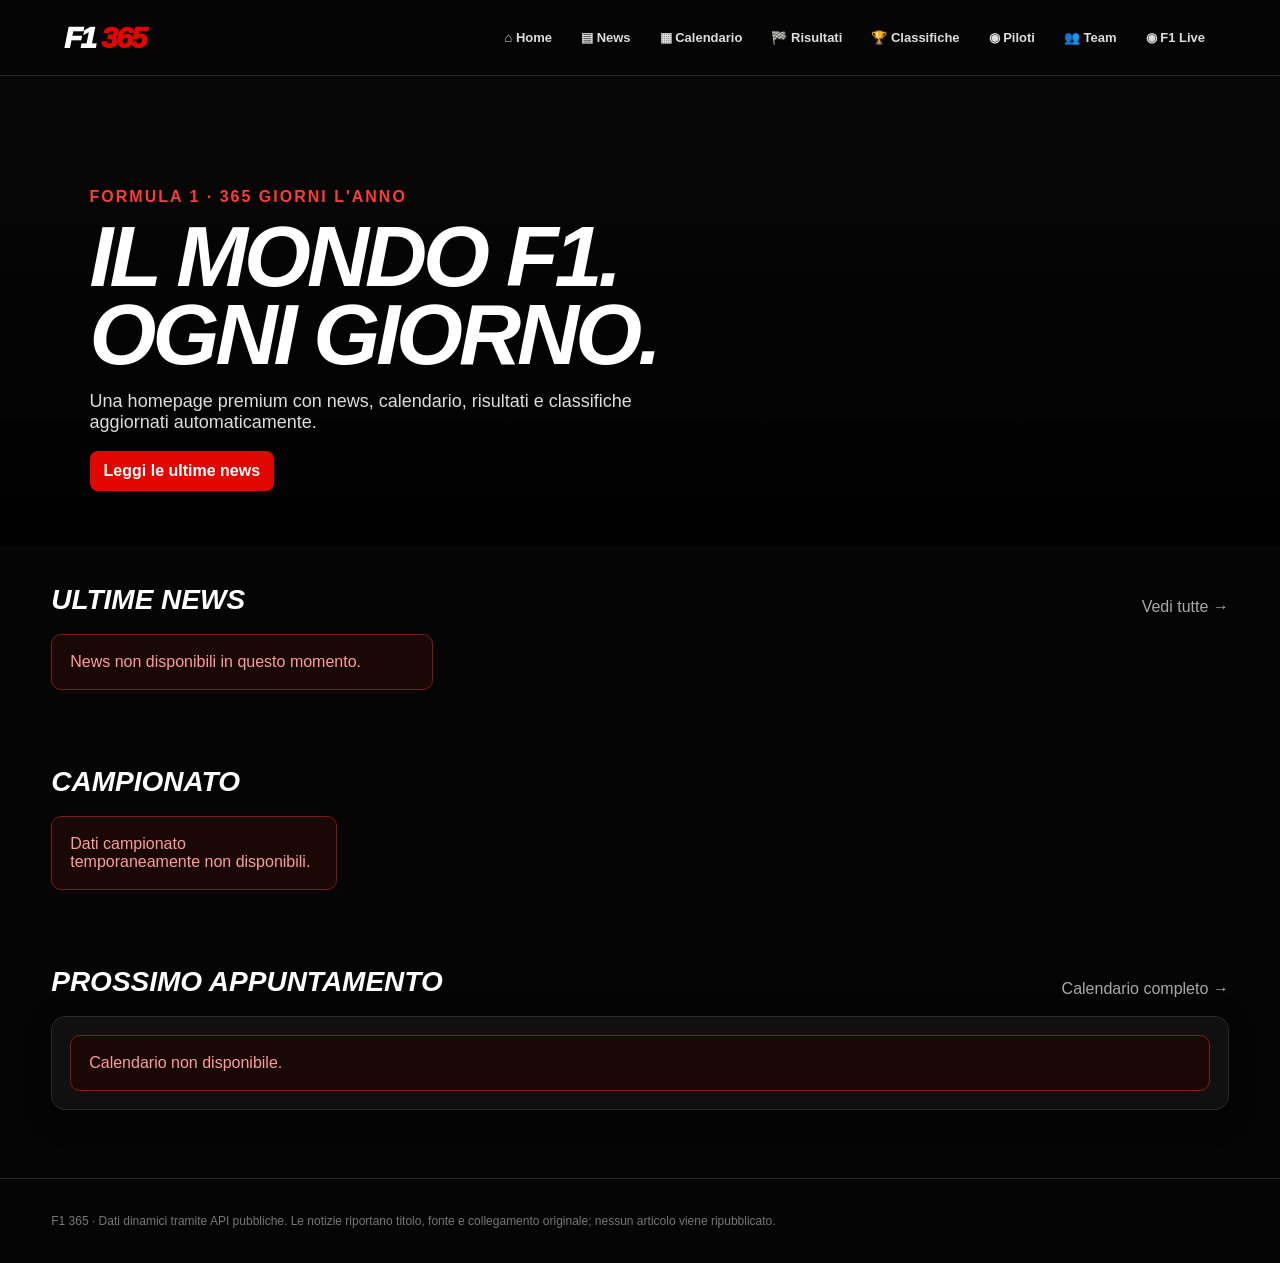
==== commit a8900ef9: "Add files via upload" ====
--- a/index.html
+++ b/index.html
@@ -1,13 +1,18 @@
 <!doctype html><html lang="it"><head><meta charset="utf-8"><meta name="viewport" content="width=device-width,initial-scale=1">
-<title>F1 365 — Tutto il mondo della Formula 1</title><meta name="description" content="F1 365: news, calendario, risultati, classifiche, piloti e team di Formula 1."><link rel="stylesheet" href="style.css"></head><body><header class="top"><div class="container nav"><a class="brand" href="index.html">F1 <span>365</span></a><nav class="menu"><a href="index.html">Home</a><a href="news.html">News</a><a href="calendar.html">Calendario</a><a href="results.html">Risultati</a><a href="standings.html">Classifiche</a><a href="drivers.html">Piloti</a><a href="teams.html">Team</a><a href="live.html">F1 Live</a></nav></div></header>
-<section class="hero"><div class="container"><div class="tag">Formula 1 · 365 giorni l'anno</div><h1>IL MONDO F1.<br><span>OGNI GIORNO.</span></h1><p>News verificate, risultati, classifiche, calendario e tutto ciò che serve per vivere la Formula 1.</p><a class="btn" href="news.html">LE ULTIME NEWS →</a></div></section>
-<section class="section"><div class="container"><h2>Ultime notizie</h2><div id="news" class="grid newsgrid"><div class="card">Caricamento notizie…</div></div></div></section>
-<section class="section"><div class="container next"><div class="card"><div class="tag">Prossimo appuntamento</div><h2 id="nextgp">Formula 1</h2><p id="nextdate" class="muted">Caricamento calendario…</p><a class="btn" href="calendar.html">VEDI CALENDARIO</a></div><div class="card live"><div class="tag">F1 LIVE</div><h2>Segui il weekend</h2><p class="muted">Sessioni, tempi e aggiornamenti in un'unica sezione.</p><a class="btn" href="live.html">F1 LIVE →</a></div></div></section>
-<section class="section"><div class="container"><h2>Campionato</h2><div class="grid cards4"><a class="card" href="standings.html"><div class="tag">Piloti</div><div class="score">CLASSIFICA</div><p class="muted">La lotta per il titolo.</p></a><a class="card" href="standings.html"><div class="tag">Costruttori</div><div class="score">TEAM</div><p class="muted">La classifica squadre.</p></a><a class="card" href="results.html"><div class="tag">Gare</div><div class="score">RISULTATI</div><p class="muted">Gli ultimi GP.</p></a><a class="card" href="drivers.html"><div class="tag">Protagonisti</div><div class="score">PILOTI</div><p class="muted">Tutti i piloti.</p></a></div></div></section>
-<footer class="footer"><div class="container">F1 365 · Tutto il mondo della Formula 1, 365 giorni l'anno.</div></footer>
-<script>
-async function load(){
- try{const r=await fetch('/api/news');const d=await r.json();const items=d.news||d||[];document.querySelector('#news').innerHTML=items.slice(0,6).map(n=>'<article class="card news-card"><div class="tag">'+(n.source||'F1')+' · '+(n.verified?'VERIFICATA':'NEWS')+'</div><h3>'+n.title+'</h3><p class="muted">'+(n.date||'')+'</p><a class="btn" href="'+(n.url||'#')+'" target="_blank" rel="noopener">LEGGI LA FONTE</a></article>').join('')||'<div class="card">Nessuna notizia disponibile.</div>'}catch(e){document.querySelector('#news').innerHTML='<div class="card">News temporaneamente non disponibili.</div>'}
- try{const r=await fetch('/api/f1');const d=await r.json();document.querySelector('#nextgp').textContent=(d.next&&d.next.name)||'Prossimo Gran Premio';document.querySelector('#nextdate').textContent=(d.next&&d.next.date)||'Consulta il calendario aggiornato.'}catch(e){}
-}load();
-</script></body></html>+<title>Formula 1 ogni giorno | F1 365</title><meta name="description" content="F1 365: news, calendario, risultati, classifiche, piloti, team e dati Formula 1 aggiornati.">
+<link rel="stylesheet" href="style.css"></head><body><header class="top"><a class="logo" href="index.html">F1 <span>365</span></a><nav class="nav">
+<a href="index.html">⌂ Home</a>
+<a href="news.html">▤ News</a>
+<a href="calendar.html">▦ Calendario</a>
+<a href="results.html">🏁 Risultati</a>
+<a href="standings.html">🏆 Classifiche</a>
+<a href="drivers.html">◉ Piloti</a>
+<a href="teams.html">👥 Team</a>
+<a href="live.html">◉ F1 Live</a>
+</nav></header>
+<section class="hero"><div class="hero-content"><div class="eyebrow">FORMULA 1 · 365 GIORNI L'ANNO</div><h1>IL MONDO F1.<br>OGNI GIORNO.</h1><p>Una homepage premium con news, calendario, risultati e classifiche aggiornati automaticamente.</p><a class="btn" href="news.html">Leggi le ultime news</a></div></section>
+<main class="container">
+<section class="section"><div class="section-head"><h2>Ultime news</h2><a class="muted" href="news.html">Vedi tutte →</a></div><div id="news" class="news-grid"><div class="loading">Caricamento news…</div></div></section>
+<section class="section"><div class="section-head"><h2>Campionato</h2></div><div id="kpis" class="kpis"><div class="loading">Caricamento dati…</div></div></section>
+<section class="section"><div class="section-head"><h2>Prossimo appuntamento</h2><a class="muted" href="calendar.html">Calendario completo →</a></div><div id="next" class="card"><div class="loading">Caricamento calendario…</div></div></section>
+</main><script src="app.js"></script><script>loadHome()</script><footer class="footer"><div class="container">F1 365 · Dati dinamici tramite API pubbliche. Le notizie riportano titolo, fonte e collegamento originale; nessun articolo viene ripubblicato.</div></footer></body></html>
--- a/style.css
+++ b/style.css
@@ -1,15 +1,19 @@
 
-:root{--bg:#070707;--panel:#111;--red:#e10600;--white:#fff;--muted:#aaa;--line:#242424}
-*{box-sizing:border-box}body{margin:0;background:var(--bg);color:var(--white);font-family:Arial,Helvetica,sans-serif}a{color:inherit;text-decoration:none}
-.container{width:min(1180px,92%);margin:auto}.top{background:#050505;border-bottom:1px solid var(--line);position:sticky;top:0;z-index:20}
-.nav{height:72px;display:flex;align-items:center;justify-content:space-between}.brand{font-size:28px;font-weight:900;letter-spacing:-1px}.brand span{color:var(--red)}
-.menu{display:flex;gap:20px;align-items:center;font-size:14px}.menu a:hover{color:var(--red)}
-.hero{min-height:520px;display:flex;align-items:center;background:linear-gradient(90deg,rgba(0,0,0,.96),rgba(0,0,0,.72),rgba(0,0,0,.35)),radial-gradient(circle at 75% 35%,#5a0905 0,#180000 28%,#070707 65%);border-bottom:1px solid var(--line)}
-.hero h1{font-size:clamp(52px,8vw,96px);line-height:.9;margin:0 0 20px;font-weight:950;letter-spacing:-5px}.hero h1 span{color:var(--red)}
-.hero p{font-size:20px;color:#ddd;max-width:650px}.btn{display:inline-block;background:var(--red);padding:13px 20px;border-radius:4px;font-weight:800;margin-top:12px}
-.section{padding:42px 0}.section h2{font-size:30px;margin:0 0 20px}.grid{display:grid;gap:18px}.newsgrid{grid-template-columns:repeat(3,1fr)}.cards4{grid-template-columns:repeat(4,1fr)}
-.card{background:var(--panel);border:1px solid var(--line);border-radius:10px;padding:20px}.card:hover{border-color:#444}.tag{color:var(--red);font-size:12px;font-weight:800;text-transform:uppercase}.muted{color:var(--muted)}
-.news-card h3{font-size:20px;line-height:1.15;margin:10px 0}.score{font-size:30px;font-weight:900}.next{display:grid;grid-template-columns:1.3fr .7fr;gap:18px}
-.table{width:100%;border-collapse:collapse}.table th,.table td{padding:12px;border-bottom:1px solid var(--line);text-align:left}.table th{color:#aaa;font-size:12px;text-transform:uppercase}
-.footer{padding:35px 0;border-top:1px solid var(--line);color:#888;margin-top:30px}.live{background:linear-gradient(135deg,#160000,#111);border:1px solid #3b0a08}
-@media(max-width:850px){.menu{display:none}.newsgrid,.cards4,.next{grid-template-columns:1fr}.hero{min-height:470px}.hero h1{letter-spacing:-3px}.nav{height:62px}}
+:root{--bg:#050505;--panel:#101010;--panel2:#171717;--red:#e10600;--white:#fff;--muted:#a9a9a9;--line:#292929}
+*{box-sizing:border-box}body{margin:0;background:var(--bg);color:var(--white);font-family:Inter,Arial,Helvetica,sans-serif}a{color:inherit;text-decoration:none}
+.top{position:relative;min-height:76px;background:#050505;border-bottom:1px solid var(--line);display:flex;align-items:center;justify-content:space-between;padding:0 5%;z-index:3}
+.logo{font-weight:950;font-style:italic;font-size:30px;letter-spacing:-2px}.logo span{color:var(--red)}
+.nav{display:flex;gap:7px;flex-wrap:wrap;justify-content:flex-end}.nav a{padding:10px 11px;border-radius:8px;font-size:13px;font-weight:800;color:#ddd}.nav a:hover,.nav a.active{background:var(--red);color:#fff}
+.hero{min-height:470px;position:relative;background:#080808 center/cover no-repeat url('/assets/homepage-reference.png');display:flex;align-items:flex-end}.hero:after{content:"";position:absolute;inset:0;background:linear-gradient(180deg,rgba(0,0,0,.1),rgba(0,0,0,.9))}
+.hero-content{position:relative;z-index:1;padding:55px 7%;max-width:780px}.eyebrow{color:#ff3b35;font-weight:900;letter-spacing:2px}.hero h1{font-size:clamp(42px,7vw,86px);line-height:.9;margin:12px 0;text-transform:uppercase;font-style:italic;letter-spacing:-4px}.hero p{font-size:18px;color:#ddd;max-width:620px}
+.container{width:min(1180px,92%);margin:auto}.section{padding:38px 0}.section-head{display:flex;align-items:end;justify-content:space-between;gap:15px;margin-bottom:18px}.section h2{font-size:28px;margin:0;text-transform:uppercase;font-style:italic}.muted{color:var(--muted)}.grid{display:grid;grid-template-columns:repeat(3,1fr);gap:16px}.grid4{display:grid;grid-template-columns:repeat(4,1fr);gap:14px}
+.card{background:var(--panel);border:1px solid var(--line);border-radius:14px;padding:18px;box-shadow:0 8px 30px #0005}.card:hover{border-color:#4b4b4b}.card h3{margin:7px 0 8px;font-size:20px}.tag{display:inline-block;background:var(--red);padding:5px 8px;border-radius:5px;font-size:10px;font-weight:900}.meta{font-size:12px;color:#999}.btn{display:inline-block;background:var(--red);padding:11px 14px;border-radius:8px;font-weight:900;border:0;color:#fff;cursor:pointer}.btn.secondary{background:#242424}.toolbar{display:flex;gap:8px;flex-wrap:wrap;margin-bottom:16px}.toolbar button,.toolbar select{background:#151515;color:#fff;border:1px solid #333;border-radius:8px;padding:10px 12px}
+table{width:100%;border-collapse:collapse;background:var(--panel);border-radius:12px;overflow:hidden}th,td{padding:12px 10px;border-bottom:1px solid var(--line);text-align:left;font-size:14px}th{background:#171717;color:#ddd;font-size:12px;text-transform:uppercase}tr:hover td{background:#151515}
+.kpis{display:grid;grid-template-columns:repeat(4,1fr);gap:12px}.kpi{padding:18px;background:linear-gradient(135deg,#171717,#0c0c0c);border:1px solid var(--line);border-radius:12px}.kpi b{font-size:25px;display:block}.kpi span{color:#999;font-size:12px}
+.news-grid{display:grid;grid-template-columns:repeat(3,1fr);gap:16px}.news-card{min-height:190px}.news-card a.read{display:inline-block;margin-top:12px;color:#ff4b45;font-weight:900}
+.driver-card,.team-card{display:flex;flex-direction:column;gap:8px}.number{font-size:42px;font-weight:950;color:#555}.redline{height:4px;background:var(--red);border-radius:3px}
+.status{display:inline-flex;align-items:center;gap:7px;font-size:12px;font-weight:800}.dot{width:8px;height:8px;background:#20d06b;border-radius:50%}
+.footer{padding:35px 0;border-top:1px solid var(--line);color:#777;font-size:12px;margin-top:30px}
+.loading{padding:25px;text-align:center;color:#aaa}.error{padding:18px;border:1px solid #7b1a17;background:#1a0807;border-radius:10px;color:#ff9c98}
+@media(max-width:900px){.top{align-items:flex-start;padding:18px 4%;gap:15px;flex-direction:column}.nav{justify-content:flex-start}.grid,.news-grid{grid-template-columns:1fr 1fr}.grid4,.kpis{grid-template-columns:1fr 1fr}.hero{min-height:420px}}
+@media(max-width:600px){.grid,.news-grid,.grid4,.kpis{grid-template-columns:1fr}.hero-content{padding:35px 5%}.hero h1{font-size:54px}.nav a{font-size:12px;padding:8px 9px}table{font-size:12px}th,td{padding:9px 6px}.hide-mobile{display:none}}
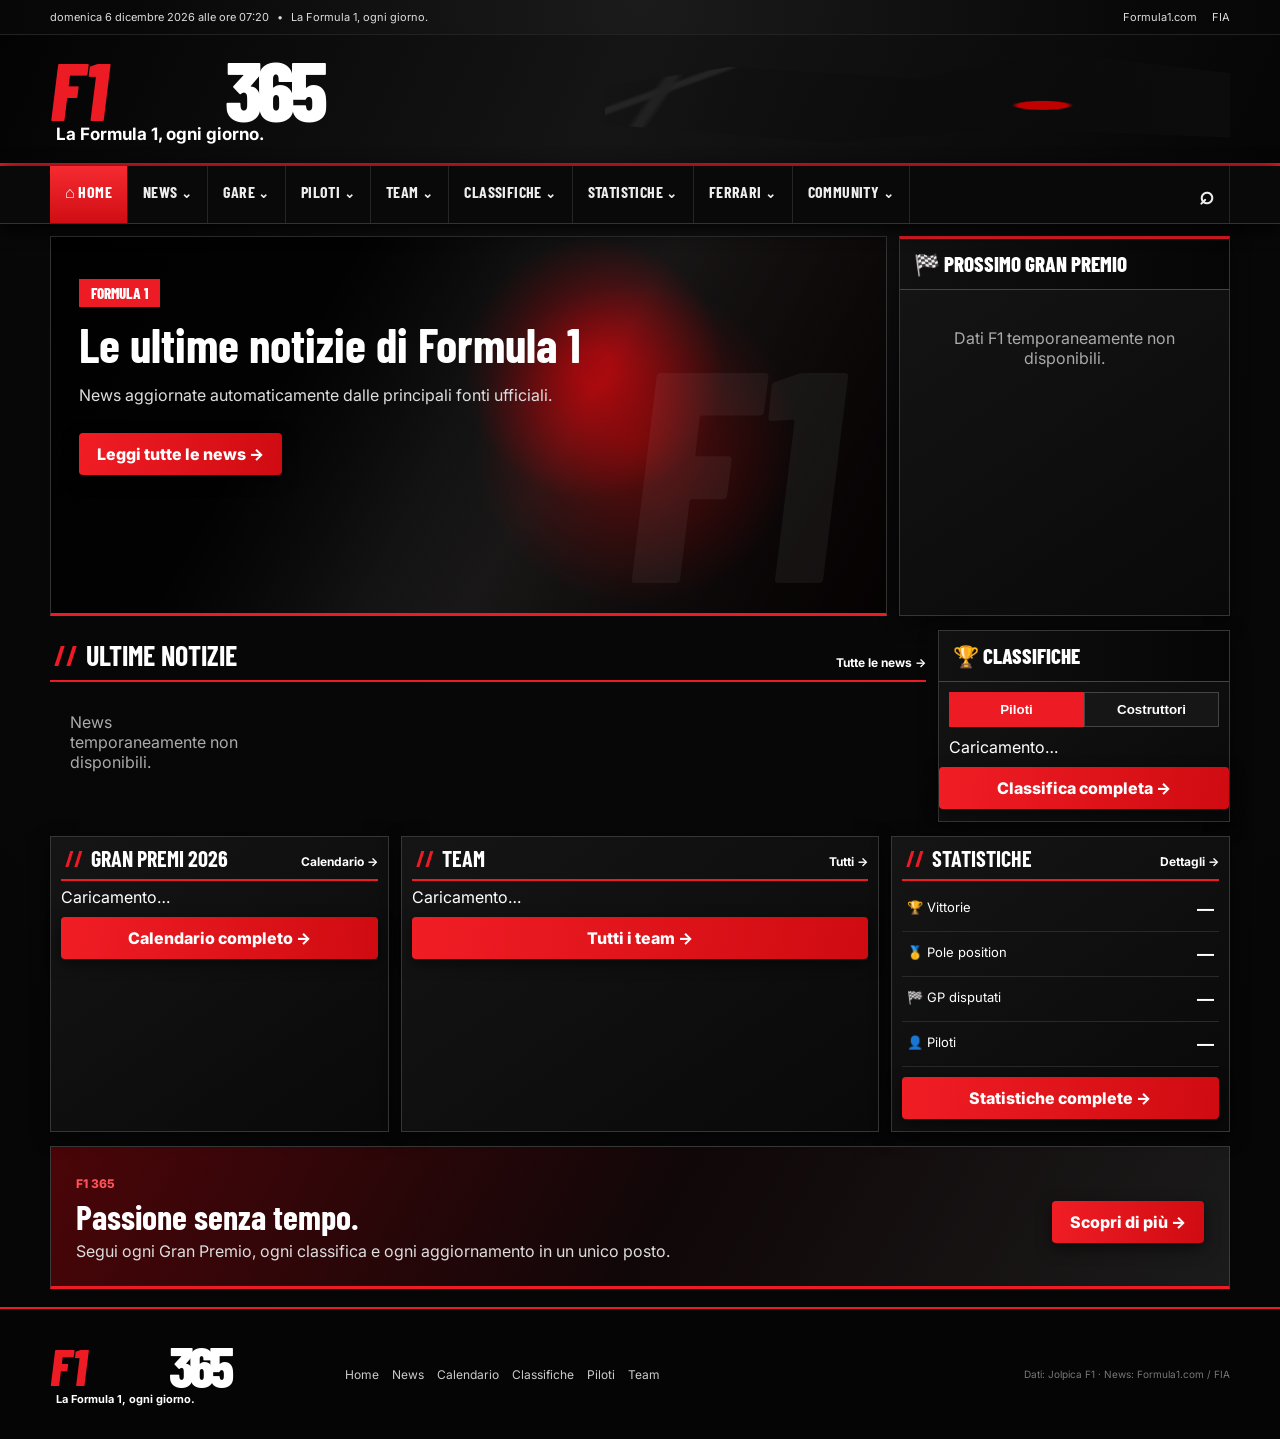
==== commit ec773cf8: "Add files via upload" ====
--- a/index.html
+++ b/index.html
@@ -1,18 +1,141 @@
-<!doctype html><html lang="it"><head><meta charset="utf-8"><meta name="viewport" content="width=device-width,initial-scale=1">
-<title>Formula 1 ogni giorno | F1 365</title><meta name="description" content="F1 365: news, calendario, risultati, classifiche, piloti, team e dati Formula 1 aggiornati.">
-<link rel="stylesheet" href="style.css"></head><body><header class="top"><a class="logo" href="index.html">F1 <span>365</span></a><nav class="nav">
-<a href="index.html">⌂ Home</a>
-<a href="news.html">▤ News</a>
-<a href="calendar.html">▦ Calendario</a>
-<a href="results.html">🏁 Risultati</a>
-<a href="standings.html">🏆 Classifiche</a>
-<a href="drivers.html">◉ Piloti</a>
-<a href="teams.html">👥 Team</a>
-<a href="live.html">◉ F1 Live</a>
-</nav></header>
-<section class="hero"><div class="hero-content"><div class="eyebrow">FORMULA 1 · 365 GIORNI L'ANNO</div><h1>IL MONDO F1.<br>OGNI GIORNO.</h1><p>Una homepage premium con news, calendario, risultati e classifiche aggiornati automaticamente.</p><a class="btn" href="news.html">Leggi le ultime news</a></div></section>
-<main class="container">
-<section class="section"><div class="section-head"><h2>Ultime news</h2><a class="muted" href="news.html">Vedi tutte →</a></div><div id="news" class="news-grid"><div class="loading">Caricamento news…</div></div></section>
-<section class="section"><div class="section-head"><h2>Campionato</h2></div><div id="kpis" class="kpis"><div class="loading">Caricamento dati…</div></div></section>
-<section class="section"><div class="section-head"><h2>Prossimo appuntamento</h2><a class="muted" href="calendar.html">Calendario completo →</a></div><div id="next" class="card"><div class="loading">Caricamento calendario…</div></div></section>
-</main><script src="app.js"></script><script>loadHome()</script><footer class="footer"><div class="container">F1 365 · Dati dinamici tramite API pubbliche. Le notizie riportano titolo, fonte e collegamento originale; nessun articolo viene ripubblicato.</div></footer></body></html>+<!doctype html>
+<html lang="it">
+<head>
+  <meta charset="utf-8">
+  <meta name="viewport" content="width=device-width,initial-scale=1">
+  <title>F1 365 — La Formula 1, ogni giorno.</title>
+  <meta name="description" content="F1 365: news, Gran Premi, classifiche, piloti, team e statistiche di Formula 1.">
+  <link rel="stylesheet" href="style.css">
+</head>
+<body>
+  <header class="site-header">
+    <div class="topbar wrap">
+      <span id="today">F1 365</span>
+      <span>•</span>
+      <span>La Formula 1, ogni giorno.</span>
+      <div class="toplinks">
+        <a href="https://www.formula1.com/" target="_blank" rel="noopener">Formula1.com</a>
+        <a href="https://www.fia.com/" target="_blank" rel="noopener">FIA</a>
+      </div>
+    </div>
+
+    <div class="brandbar">
+      <div class="wrap brand-inner">
+        <a class="brand" href="index.html" aria-label="F1 365 Home">
+          <span class="f1mark">F1</span><span class="brand365">365</span>
+          <small>La Formula 1, ogni giorno.</small>
+        </a>
+        <div class="brand-car" aria-hidden="true"></div>
+      </div>
+    </div>
+
+    <nav class="mainnav">
+      <div class="wrap navinner">
+        <a class="active" href="index.html">⌂ <span>HOME</span></a>
+        <a href="news.html">NEWS <b>⌄</b></a>
+        <a href="calendar.html">GARE <b>⌄</b></a>
+        <a href="drivers.html">PILOTI <b>⌄</b></a>
+        <a href="teams.html">TEAM <b>⌄</b></a>
+        <a href="standings.html">CLASSIFICHE <b>⌄</b></a>
+        <a href="results.html">STATISTICHE <b>⌄</b></a>
+        <a href="https://www.ferrari.com/" target="_blank" rel="noopener">FERRARI <b>⌄</b></a>
+        <a href="live.html">COMMUNITY <b>⌄</b></a>
+        <button class="searchBtn" type="button" aria-label="Cerca" onclick="toggleSearch()">⌕</button>
+      </div>
+    </nav>
+    <div id="searchBox" class="searchbox wrap" hidden>
+      <input id="searchInput" type="search" placeholder="Cerca su F1 365…" oninput="filterNews(this.value)">
+    </div>
+  </header>
+
+  <main>
+    <section class="hero wrap">
+      <article class="hero-story" id="heroStory">
+        <div class="hero-bg"></div>
+        <div class="hero-copy">
+          <span class="kicker">FORMULA 1</span>
+          <h1>Le ultime notizie di Formula 1</h1>
+          <p>News aggiornate automaticamente dalle principali fonti ufficiali.</p>
+          <a class="btn" href="news.html">Leggi tutte le news →</a>
+        </div>
+      </article>
+
+      <aside class="nextgp panel" id="nextGp">
+        <div class="panel-title">🏁 PROSSIMO GRAN PREMIO</div>
+        <div class="gp-body">
+          <div class="muted">Caricamento calendario…</div>
+        </div>
+      </aside>
+    </section>
+
+    <section class="wrap news-layout">
+      <div>
+        <div class="section-head">
+          <h2>Ultime notizie</h2>
+          <a href="news.html">Tutte le news →</a>
+        </div>
+        <div id="newsGrid" class="news-grid">
+          <div class="loading">Caricamento news…</div>
+        </div>
+      </div>
+
+      <aside class="panel standings-panel">
+        <div class="panel-title">🏆 CLASSIFICHE</div>
+        <div class="tabs">
+          <button class="tab active" onclick="showStandings('drivers',this)">Piloti</button>
+          <button class="tab" onclick="showStandings('constructors',this)">Costruttori</button>
+        </div>
+        <div id="standingsList" class="standings-list">Caricamento…</div>
+        <a class="btn wide" href="standings.html">Classifica completa →</a>
+      </aside>
+    </section>
+
+    <section class="wrap lower-grid">
+      <div class="panel calendar-panel">
+        <div class="section-head compact"><h2>Gran Premi 2026</h2><a href="calendar.html">Calendario →</a></div>
+        <div id="calendarList">Caricamento…</div>
+        <a class="btn wide" href="calendar.html">Calendario completo →</a>
+      </div>
+
+      <div class="panel teams-panel">
+        <div class="section-head compact"><h2>Team</h2><a href="teams.html">Tutti →</a></div>
+        <div id="teamsGrid" class="teams-grid">Caricamento…</div>
+        <a class="btn wide" href="teams.html">Tutti i team →</a>
+      </div>
+
+      <div class="panel stats-panel">
+        <div class="section-head compact"><h2>Statistiche</h2><a href="results.html">Dettagli →</a></div>
+        <div class="stats-list">
+          <div><span>🏆 Vittorie</span><strong id="wins">—</strong></div>
+          <div><span>🥇 Pole position</span><strong id="poles">—</strong></div>
+          <div><span>🏁 GP disputati</span><strong id="races">—</strong></div>
+          <div><span>👤 Piloti</span><strong id="driverCount">—</strong></div>
+        </div>
+        <a class="btn wide" href="results.html">Statistiche complete →</a>
+      </div>
+    </section>
+
+    <section class="wrap promo">
+      <div class="promo-copy">
+        <span>F1 365</span>
+        <h2>Passione senza tempo.</h2>
+        <p>Segui ogni Gran Premio, ogni classifica e ogni aggiornamento in un unico posto.</p>
+      </div>
+      <a class="btn" href="news.html">Scopri di più →</a>
+    </section>
+  </main>
+
+  <footer>
+    <div class="wrap footer-inner">
+      <div class="brand footer-brand"><span class="f1mark">F1</span><span class="brand365">365</span><small>La Formula 1, ogni giorno.</small></div>
+      <div class="footer-links">
+        <a href="index.html">Home</a><a href="news.html">News</a><a href="calendar.html">Calendario</a>
+        <a href="standings.html">Classifiche</a><a href="drivers.html">Piloti</a><a href="teams.html">Team</a>
+      </div>
+      <div class="footer-source">Dati: Jolpica F1 · News: Formula1.com / FIA</div>
+    </div>
+  </footer>
+
+<script src="app.js"></script>
+</body>
+</html>
--- a/style.css
+++ b/style.css
@@ -1,19 +1,13 @@
-
-:root{--bg:#050505;--panel:#101010;--panel2:#171717;--red:#e10600;--white:#fff;--muted:#a9a9a9;--line:#292929}
-*{box-sizing:border-box}body{margin:0;background:var(--bg);color:var(--white);font-family:Inter,Arial,Helvetica,sans-serif}a{color:inherit;text-decoration:none}
-.top{position:relative;min-height:76px;background:#050505;border-bottom:1px solid var(--line);display:flex;align-items:center;justify-content:space-between;padding:0 5%;z-index:3}
-.logo{font-weight:950;font-style:italic;font-size:30px;letter-spacing:-2px}.logo span{color:var(--red)}
-.nav{display:flex;gap:7px;flex-wrap:wrap;justify-content:flex-end}.nav a{padding:10px 11px;border-radius:8px;font-size:13px;font-weight:800;color:#ddd}.nav a:hover,.nav a.active{background:var(--red);color:#fff}
-.hero{min-height:470px;position:relative;background:#080808 center/cover no-repeat url('/assets/homepage-reference.png');display:flex;align-items:flex-end}.hero:after{content:"";position:absolute;inset:0;background:linear-gradient(180deg,rgba(0,0,0,.1),rgba(0,0,0,.9))}
-.hero-content{position:relative;z-index:1;padding:55px 7%;max-width:780px}.eyebrow{color:#ff3b35;font-weight:900;letter-spacing:2px}.hero h1{font-size:clamp(42px,7vw,86px);line-height:.9;margin:12px 0;text-transform:uppercase;font-style:italic;letter-spacing:-4px}.hero p{font-size:18px;color:#ddd;max-width:620px}
-.container{width:min(1180px,92%);margin:auto}.section{padding:38px 0}.section-head{display:flex;align-items:end;justify-content:space-between;gap:15px;margin-bottom:18px}.section h2{font-size:28px;margin:0;text-transform:uppercase;font-style:italic}.muted{color:var(--muted)}.grid{display:grid;grid-template-columns:repeat(3,1fr);gap:16px}.grid4{display:grid;grid-template-columns:repeat(4,1fr);gap:14px}
-.card{background:var(--panel);border:1px solid var(--line);border-radius:14px;padding:18px;box-shadow:0 8px 30px #0005}.card:hover{border-color:#4b4b4b}.card h3{margin:7px 0 8px;font-size:20px}.tag{display:inline-block;background:var(--red);padding:5px 8px;border-radius:5px;font-size:10px;font-weight:900}.meta{font-size:12px;color:#999}.btn{display:inline-block;background:var(--red);padding:11px 14px;border-radius:8px;font-weight:900;border:0;color:#fff;cursor:pointer}.btn.secondary{background:#242424}.toolbar{display:flex;gap:8px;flex-wrap:wrap;margin-bottom:16px}.toolbar button,.toolbar select{background:#151515;color:#fff;border:1px solid #333;border-radius:8px;padding:10px 12px}
-table{width:100%;border-collapse:collapse;background:var(--panel);border-radius:12px;overflow:hidden}th,td{padding:12px 10px;border-bottom:1px solid var(--line);text-align:left;font-size:14px}th{background:#171717;color:#ddd;font-size:12px;text-transform:uppercase}tr:hover td{background:#151515}
-.kpis{display:grid;grid-template-columns:repeat(4,1fr);gap:12px}.kpi{padding:18px;background:linear-gradient(135deg,#171717,#0c0c0c);border:1px solid var(--line);border-radius:12px}.kpi b{font-size:25px;display:block}.kpi span{color:#999;font-size:12px}
-.news-grid{display:grid;grid-template-columns:repeat(3,1fr);gap:16px}.news-card{min-height:190px}.news-card a.read{display:inline-block;margin-top:12px;color:#ff4b45;font-weight:900}
-.driver-card,.team-card{display:flex;flex-direction:column;gap:8px}.number{font-size:42px;font-weight:950;color:#555}.redline{height:4px;background:var(--red);border-radius:3px}
-.status{display:inline-flex;align-items:center;gap:7px;font-size:12px;font-weight:800}.dot{width:8px;height:8px;background:#20d06b;border-radius:50%}
-.footer{padding:35px 0;border-top:1px solid var(--line);color:#777;font-size:12px;margin-top:30px}
-.loading{padding:25px;text-align:center;color:#aaa}.error{padding:18px;border:1px solid #7b1a17;background:#1a0807;border-radius:10px;color:#ff9c98}
-@media(max-width:900px){.top{align-items:flex-start;padding:18px 4%;gap:15px;flex-direction:column}.nav{justify-content:flex-start}.grid,.news-grid{grid-template-columns:1fr 1fr}.grid4,.kpis{grid-template-columns:1fr 1fr}.hero{min-height:420px}}
-@media(max-width:600px){.grid,.news-grid,.grid4,.kpis{grid-template-columns:1fr}.hero-content{padding:35px 5%}.hero h1{font-size:54px}.nav a{font-size:12px;padding:8px 9px}table{font-size:12px}th,td{padding:9px 6px}.hide-mobile{display:none}}
+@import url('https://fonts.googleapis.com/css2?family=Barlow+Condensed:wght@500;600;700;800&family=Inter:wght@400;500;600;700;800&display=swap');
+:root{--red:#ed1b24;--red2:#ff2b32;--bg:#070707;--panel:#101010;--panel2:#161616;--line:#343434;--muted:#a9a9a9;--white:#fff}
+*{box-sizing:border-box}html{scroll-behavior:smooth}body{margin:0;background:radial-gradient(circle at 50% 0,#1b1b1b 0,#080808 32%,#050505 100%);color:#fff;font-family:Inter,Arial,sans-serif}.wrap{width:min(1180px,calc(100% - 28px));margin:auto}a{color:inherit;text-decoration:none}.topbar{height:34px;display:flex;align-items:center;gap:8px;font-size:11px;color:#ddd}.toplinks{margin-left:auto;display:flex;gap:15px}.toplinks a:hover{color:var(--red2)}
+.brandbar{height:132px;border-top:1px solid #222;border-bottom:3px solid var(--red);background:linear-gradient(115deg,#030303 0,#151515 48%,#050505 100%);overflow:hidden}.brand-inner{height:100%;display:flex;align-items:center;justify-content:space-between}.brand{display:grid;grid-template-columns:auto auto;align-items:center;line-height:.75;min-width:390px}.f1mark{font-family:'Barlow Condensed';font-weight:800;font-size:82px;font-style:italic;color:var(--red)}.brand365{font-family:'Barlow Condensed';font-weight:800;font-size:84px;letter-spacing:-5px}.brand small{grid-column:1/3;font-size:17px;font-weight:700;margin-left:6px;margin-top:8px}.brand-car{width:53%;height:100%;background:linear-gradient(125deg,transparent 0 12%,#222 13% 14%,transparent 15%),radial-gradient(ellipse at 70% 55%,#c00 0 4%,transparent 5%),linear-gradient(160deg,transparent 20%,#252525 21% 22%,transparent 23%),linear-gradient(90deg,transparent,#0d0d0d);clip-path:polygon(0 40%,20% 25%,50% 34%,72% 13%,100% 30%,100% 80%,65% 73%,36% 84%,0 70%);opacity:.95}
+.mainnav{position:sticky;top:0;z-index:20;background:#090909;border-bottom:1px solid #7c1217;box-shadow:0 4px 20px #000}.navinner{display:flex;overflow:auto}.navinner>a,.searchBtn{font-family:'Barlow Condensed';font-weight:700;letter-spacing:.4px;font-size:16px;padding:16px 15px;border:0;border-right:1px solid #252525;background:transparent;white-space:nowrap;color:#eee}.navinner>a:hover,.navinner>a.active{background:linear-gradient(#f52b31,#d00d14);color:#fff}.navinner b{font-size:13px}.searchBtn{margin-left:auto;cursor:pointer;font-size:25px;line-height:1}
+.searchbox{padding:10px 0}.searchbox input{width:100%;padding:12px 14px;border:1px solid #444;background:#111;color:#fff;border-radius:6px}
+.hero{display:grid;grid-template-columns:minmax(0,2.15fr) minmax(300px,.85fr);gap:12px;padding-top:12px}.hero-story{min-height:380px;position:relative;overflow:hidden;border:1px solid #333;border-bottom:3px solid var(--red);background:radial-gradient(circle at 65% 35%,#b20e14 0 3%,transparent 22%),linear-gradient(115deg,#080808,#202020 48%,#120607)}.hero-bg{position:absolute;inset:0;background:radial-gradient(circle at 70% 55%,rgba(255,0,0,.32),transparent 26%),linear-gradient(120deg,rgba(0,0,0,.9) 0 30%,rgba(0,0,0,.15) 60%,rgba(0,0,0,.72) 100%)}.hero-story:after{content:"F1";position:absolute;right:6%;bottom:-30px;font-family:'Barlow Condensed';font-size:300px;font-style:italic;font-weight:800;color:rgba(255,255,255,.05)}.hero-copy{position:relative;z-index:2;padding:42px 28px;max-width:70%}.kicker{display:inline-block;background:var(--red);padding:5px 12px;font-family:'Barlow Condensed';font-weight:800;font-size:15px}.hero h1{font-family:'Barlow Condensed';font-size:48px;line-height:.98;margin:14px 0 12px;max-width:620px}.hero p{font-size:16px;line-height:1.45;color:#ddd;max-width:530px}.btn{display:inline-block;background:linear-gradient(100deg,#f11d25,#cf0b11);padding:11px 18px;border-radius:4px;font-weight:800;margin-top:10px;box-shadow:0 5px 15px #0008}.btn:hover{filter:brightness(1.12);transform:translateY(-1px)}.wide{display:block;text-align:center}
+.panel{background:linear-gradient(145deg,#151515,#090909);border:1px solid #363636;box-shadow:0 5px 18px #0007}.nextgp{border-top:3px solid var(--red);min-height:380px}.panel-title{font-family:'Barlow Condensed';font-weight:800;font-size:21px;padding:12px 14px;border-bottom:1px solid #444;background:linear-gradient(90deg,#111,#050505)}.gp-body{padding:18px;text-align:center}.gp-body h3{font-family:'Barlow Condensed';font-size:34px;margin:5px 0}.gp-body .city{color:#ccc}.countdown{display:grid;grid-template-columns:repeat(3,1fr);gap:8px;margin:18px 0}.countdown div{background:#090909;border:1px solid #333;padding:8px}.countdown strong{display:block;font-size:30px;font-family:'Barlow Condensed'}.countdown span{font-size:10px;color:#aaa;text-transform:uppercase}.track{height:95px;margin:8px auto;background:linear-gradient(160deg,transparent 46%,#aaa 47% 49%,transparent 50%),radial-gradient(ellipse at center,transparent 0 35%,#ddd 36% 39%,transparent 40%);opacity:.7}
+.news-layout{display:grid;grid-template-columns:minmax(0,3fr) minmax(270px,1fr);gap:12px;padding-top:14px}.section-head{display:flex;align-items:end;justify-content:space-between;border-bottom:2px solid var(--red);margin-bottom:10px}.section-head h2{font-family:'Barlow Condensed';font-size:28px;text-transform:uppercase;margin:0;padding:8px 4px}.section-head h2:before{content:"//";color:var(--red);margin-right:8px}.section-head a{font-size:12px;font-weight:700;padding-bottom:10px}.news-grid{display:grid;grid-template-columns:repeat(4,1fr);gap:10px}.news-card{background:#101010;border:1px solid #363636;min-height:250px;display:flex;flex-direction:column}.news-img{height:128px;background:linear-gradient(135deg,#280609,#111 60%,#5a0a0d);position:relative;overflow:hidden}.news-img img{width:100%;height:100%;object-fit:cover;display:block}.tag{position:absolute;left:0;bottom:0;background:var(--red);font-size:10px;font-weight:800;padding:5px 8px}.news-card h3{font-family:'Barlow Condensed';font-size:19px;line-height:1.05;margin:10px}.news-meta{font-size:10px;color:#aaa;margin:0 10px 10px;margin-top:auto}.loading,.muted{color:#aaa;padding:20px}.standings-panel{padding-bottom:12px}.tabs{display:grid;grid-template-columns:1fr 1fr;margin:10px}.tab{padding:9px;border:1px solid #444;background:#161616;color:#fff;font-weight:800;cursor:pointer}.tab.active{background:var(--red);border-color:var(--red)}.standings-list{padding:0 10px}.stand-row{display:grid;grid-template-columns:25px 1fr auto;gap:8px;align-items:center;padding:9px 4px;border-bottom:1px solid #282828;font-size:12px}.stand-row strong{font-size:13px}.stand-row small{color:#999}.stand-row.top{background:linear-gradient(90deg,#25090b,transparent)}
+.lower-grid{display:grid;grid-template-columns:1.1fr 1.55fr 1.1fr;gap:12px;padding-top:14px}.calendar-panel,.teams-panel,.stats-panel{padding:0 10px 12px}.compact{margin-bottom:6px}.compact h2{font-size:22px}.race-row{display:grid;grid-template-columns:36px 1fr auto;gap:9px;align-items:center;padding:10px 3px;border-bottom:1px solid #282828;font-size:12px}.race-row.next{background:linear-gradient(90deg,#4a0b0f,transparent)}.flag{font-size:22px}.teams-grid{display:grid;grid-template-columns:repeat(4,1fr);gap:8px}.team{background:#0b0b0b;border:1px solid #2f2f2f;padding:12px 5px;text-align:center;font-family:'Barlow Condensed';font-weight:700;min-height:85px;display:flex;flex-direction:column;justify-content:center}.team .logo{font-size:25px;margin-bottom:5px}.stats-list div{display:flex;justify-content:space-between;padding:12px 5px;border-bottom:1px solid #292929;font-size:13px}.stats-list strong{font-size:17px}.promo{margin-top:14px;min-height:135px;border:1px solid #3b3b3b;border-bottom:3px solid var(--red);background:linear-gradient(120deg,#4b0508,#100708 52%,#1b1b1b);display:flex;align-items:center;justify-content:space-between;padding:25px}.promo span{font-size:12px;font-weight:800;color:#ff5157}.promo h2{font-family:'Barlow Condensed';font-size:34px;margin:4px 0}.promo p{margin:0;color:#ddd}
+footer{margin-top:18px;border-top:2px solid var(--red);background:#050505}.footer-inner{min-height:130px;display:flex;align-items:center;gap:35px}.footer-brand{min-width:260px}.footer-brand .f1mark{font-size:52px}.footer-brand .brand365{font-size:56px}.footer-brand small{font-size:11px}.footer-links{display:flex;gap:13px;flex-wrap:wrap;font-size:12px;color:#ccc}.footer-links a:hover{color:#fff}.footer-source{margin-left:auto;font-size:10px;color:#777;text-align:right}
+@media(max-width:900px){.brand-car{display:none}.hero{grid-template-columns:1fr}.hero-copy{max-width:90%}.news-layout{grid-template-columns:1fr}.lower-grid{grid-template-columns:1fr 1fr}.news-grid{grid-template-columns:repeat(2,1fr)}.footer-inner{flex-wrap:wrap;padding:20px 0}.footer-source{margin-left:0}}
+@media(max-width:600px){.wrap{width:min(100% - 16px,1180px)}.topbar{font-size:9px}.toplinks{display:none}.brandbar{height:98px}.f1mark{font-size:55px}.brand365{font-size:58px}.brand small{font-size:11px}.navinner>a,.searchBtn{font-size:14px;padding:13px 11px}.hero-story{min-height:350px}.hero-copy{padding:32px 18px}.hero h1{font-size:38px}.news-grid,.lower-grid{grid-template-columns:1fr}.teams-grid{grid-template-columns:repeat(2,1fr)}.promo{display:block}.promo h2{font-size:29px}.footer-brand{min-width:220px}}
